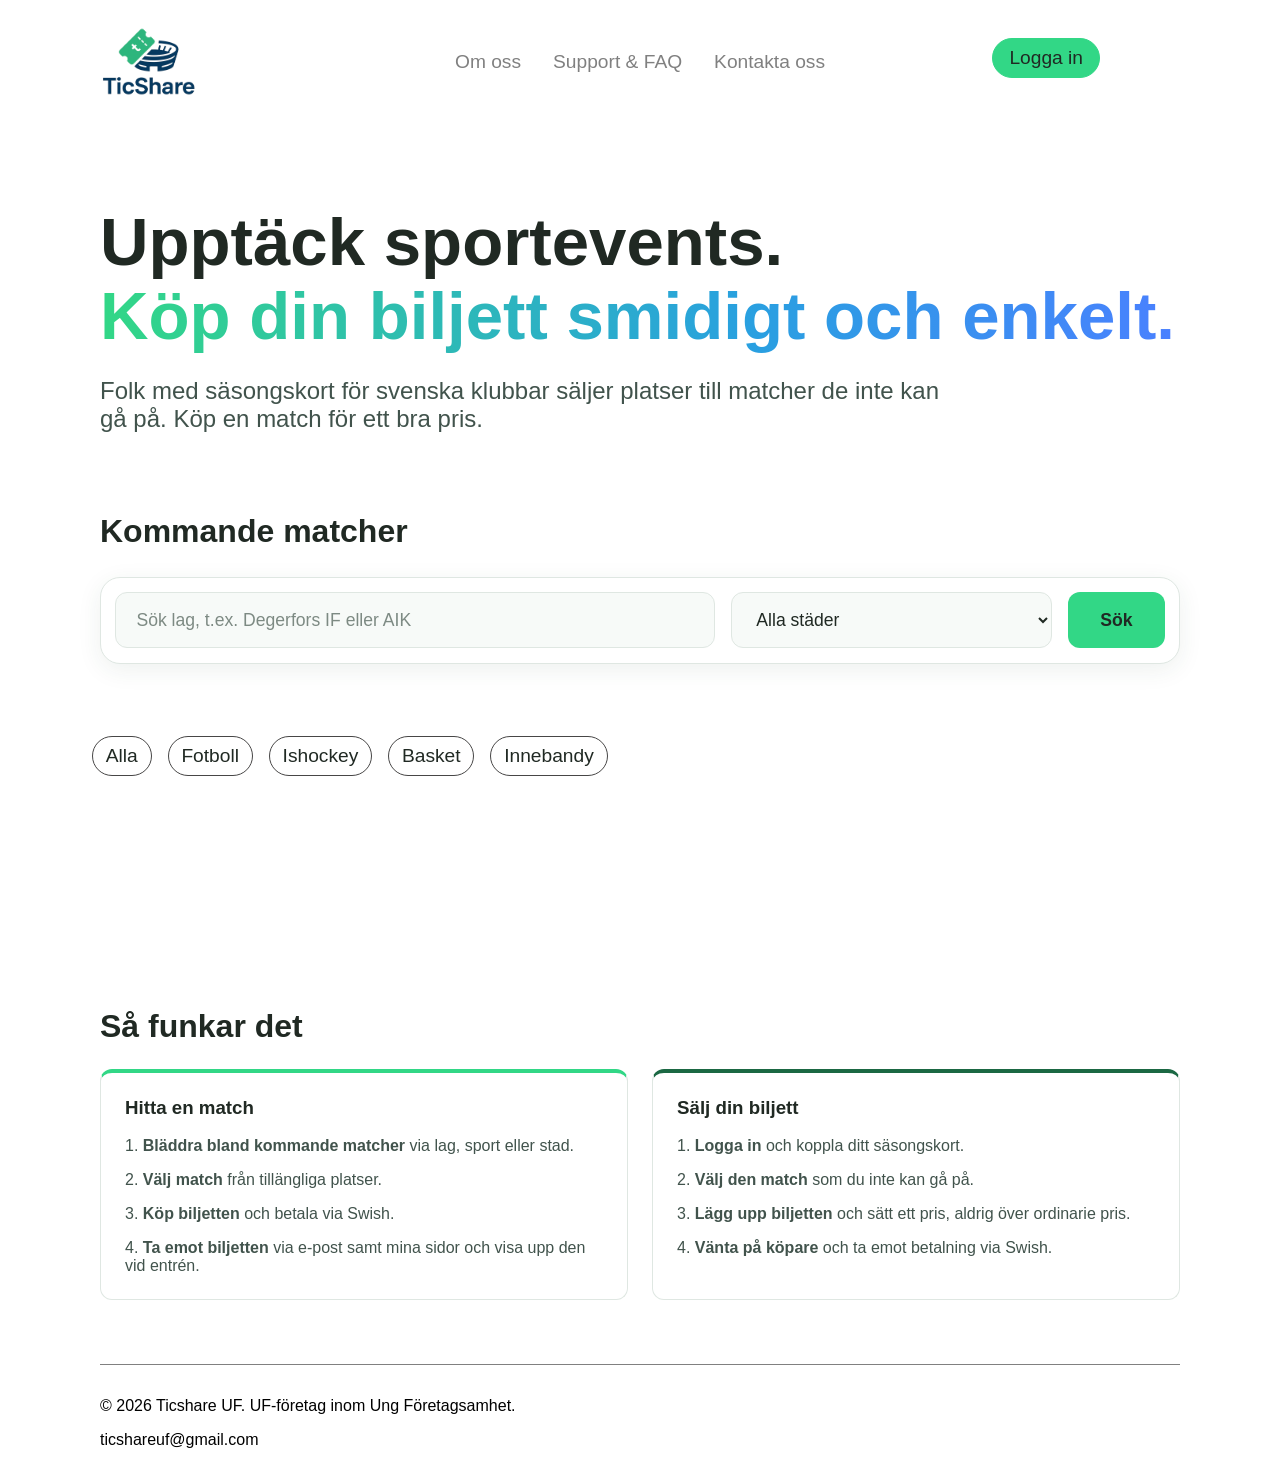
==== UFWebsite/wwwroot/index.html @ 4e338c43 "fixa framsidan" ====
<!DOCTYPE html>
<html lang="sv">
<head>
    <meta charset="UTF-8">
    <meta name="viewport" content="width=device-width, initial-scale=1.0">
    <title>Ticshare UF</title>

    <link rel="stylesheet" href="global.css">
    <link rel="stylesheet" href="css/start.css">
    <link rel="stylesheet" href="css/sok.css">

    <script src="js/api.js" defer></script>
    <script src="js/script.js" defer></script>

</head>
<body>
    <div class="toppen">
        <img src="bilder/Ticshare-logga.png" alt="Ticshare UF logga" class="logo">

        <nav>
            <a href="#Såfunkardet">Om oss</a>
            <a href="faq.html">Support & FAQ</a>
            <a href="kontakt.html">Kontakta oss</a>
            
            <a class="login" href="login.html">Logga in</a>
        </nav>

    </div>


    <header>
        <h1 class="huvudrubrik">Upptäck sportevents.</h1>
        <h1 class="underrubrik">Köp din biljett smidigt och enkelt.</h1>
        <p class="underbeskrivning">Folk med säsongskort för svenska klubbar säljer platser till matcher de inte kan gå på. Köp en match för ett bra pris.</p>
    </header>

    <section class="events" id="evenemang">
        <h2 class="kommande-events">Kommande matcher</h2>

        <form class="sokruta" id="sok-form">
            <input id="sok-text" type="search" placeholder="Sök lag, t.ex. Degerfors IF eller AIK" aria-label="Sök lag">
            <select id="sok-stad" aria-label="Stad">
                <option value="">Alla städer</option>
            </select>
            <button>Sök</button>
        </form>

            <nav class="välja">
                <a class="välj">Alla</a>
                <a class="välj">Fotboll</a>
                <a class="välj">Ishockey</a>
                <a class="välj">Basket</a>
                <a class="välj">Innebandy</a>

            </nav>
    </section>

    <div id="matchlista"></div>

    <section class="såfunkardet" id="Såfunkardet" aria-labelledby="såfunkardet-rubrik">
        <h2 id="såfunkardet-rubrik">Så funkar det</h2>
        <div class="såfunkardet-rutor">
            <article class="såfunkardet-ruta1">
                <h3>Hitta en match</h3>
                <p>1. <b>Bläddra bland kommande matcher</b> via lag, sport eller stad.</p>
                <p>2. <b>Välj match</b> från tillängliga platser.</p>
                <p>3. <b>Köp biljetten</b> och betala via Swish.</p>
                <p>4. <b>Ta emot biljetten</b> via e-post samt mina sidor och visa upp den vid entrén.</p>
            </article>
            <article class="såfunkardet-ruta2">
                <h3>Sälj din biljett</h3>
                <p>1. <b>Logga in</b> och koppla ditt säsongskort.</p>
                <p>2. <b>Välj den match</b> som du inte kan gå på.</p>
                <p>3. <b>Lägg upp biljetten</b> och sätt ett pris, aldrig över ordinarie pris.</p>
                <p>4. <b>Vänta på köpare</b> och ta emot betalning via Swish.</p>

            </article>
        </div>
    </section>

    <footer>

        <div class="footer-innehåll">
            <p>&copy; 2026 Ticshare UF. UF-företag inom Ung Företagsamhet.</p>
            <p>ticshareuf@gmail.com</p>
        </div>

    </footer>
</body>
</html>
---- UFWebsite/wwwroot/global.css ----
body{
    height: 100%;
    color: #202923;
    font-family: 'MS Sans Serif', Geneva, sans-serif;   
    padding: 5rem;

    max-width: 1120px;
    margin: 0 auto;
    padding: 0 20px;
    
}

p{
    font-size: 1.5rem;
    color: #41534C;
}

a{
    text-decoration: none;
    color: grey;
}

a:hover{
    color: black;
}

h2{
    font-size: 2rem;
}
---- UFWebsite/wwwroot/css/start.css ----
header{
    font-size: 2.1rem;
}

.huvudrubrik .underrubrik{
    font-weight: 500;
}

header h1{
    margin: 0;
    line-height: 1.1;
}

.underrubrik{
    background: linear-gradient(90deg, #32d786 0%, #29a0e0 60%, #4a80ff 100%);
    -webkit-background-clip: text;
    -webkit-text-fill-color: transparent;
    background-clip: text;
    color: transparent;
}

.underbeskrivning{
    max-width: 860px;
}


.logo{
    width: 8rem;
    margin-left: -1rem;
}

.toppen{
    margin-bottom: 8.3rem;
}

*{
    box-sizing: border-box;
}

nav {
    margin-top: -2.5rem;
    font-size: 1.2rem;
    color: #bfbfbf;

    display: flex;
    justify-content: center;
    gap: 2rem;
    margin-top: -5rem;
    position: relative;
    align-items: center;
}

.login{
    border: 0.1rem solid #32d786;
    border-radius: 2rem;
    background-color: #32d786;
    padding: 0.5rem 1rem;
    color: #202923;
    margin-top: -0.8rem;


    position: absolute;
    right: 5rem;
    top: 0;
}

.kommande-events{
    margin-top: 5rem;   
}

.välja{
    display: flex;
    justify-content: flex-start;
    flex-wrap: wrap;
    gap: 2rem;
    margin-top: 1rem;
}

.välj{
    border: 0.1rem solid rgb(71, 70, 70);
    border-radius: 2rem;

    padding: 0.5rem;
    padding-left: 0.8rem;
    padding-right: 0.8rem;
    color: #202923;
    cursor: pointer;
    margin: -0.5rem;
}

.välj.vald {
    display: grid;
    border-color: linear-gradient(90deg, #32d786 50%, #29a0e0 50%);
    background-color: rgb(67, 67, 160);
}

.såfunkardet h2{
    margin-bottom: 1.5rem;
}

.såfunkardet{
    margin-top: 15rem;
}

.såfunkardet-rutor{
    display: grid;
    grid-template-columns: repeat(2, minmax(0, 1fr));
    gap: 1.5rem;
}

.såfunkardet-ruta1{
    padding: 1.5rem;
    border: 1px solid #dfe7e2;
    border-top: 4px solid #32d786;
    border-radius: 0.75rem;
}

.såfunkardet-ruta2{
    padding: 1.5rem;
    border: 1px solid #dfe7e2;
    border-top: 4px solid #1b6843;
    border-radius: 0.75rem;
}

.såfunkardet-ruta1 h3, .såfunkardet-ruta2 h3{
    margin-top: 0;
}

.såfunkardet-ruta1 p, .såfunkardet-ruta2 p{
    margin-bottom: 0;
    font-size: 1rem;
}

.såfunkardet-ruta1, .såfunkardet-ruta2{
    margin-bottom: 4rem;
}

.footer-innehåll{
    width: 100%;
    border-top: 0.05rem solid grey;
    padding-top: 1rem;
}

footer p{
    font-size: 1rem;
    color: black;
}

@media (max-width: 700px){
    body{
        padding: 0 1rem;
    }

    .toppen{
        margin-bottom: 4rem;
    }

    .logo{
        width: 6.5rem;
        margin-left: 0;
    }

    .toppen nav{
        position: static;
        flex-wrap: wrap;
        justify-content: flex-start;
        gap: 0.75rem 1rem;
        margin-top: 1rem;
        font-size: 1rem;
    }

    .login{
        position: static;
        margin: 0;
        padding: 0.4rem 0.8rem;
    }

    header{
        font-size: clamp(1.5rem, 7vw, 2.1rem);
    }

    .underbeskrivning{
        font-size: 1.1rem;
    }

    .kommande-events{
        margin-top: 3.5rem;
        font-size: 1.7rem;
    }

    .välja{
        gap: 0.75rem;
    }

    .välj{
        margin: 0;
    }

    .såfunkardet{
        margin: 4rem auto;
    }

    .såfunkardet-rutor{
        grid-template-columns: 1fr;
        gap: 1rem;
    }

    .såfunkardet-ruta{
        padding: 1.25rem;
    }

    .footer-innehåll{
        overflow-wrap: anywhere;
    }
}
---- UFWebsite/wwwroot/css/sok.css ----
/* Search bar on the start page. Change the colours here to match your design. */
.sokruta {
    display: flex;
    gap: 1rem;
    padding: 0.9rem;
    margin: 1.5rem 0 5rem;
    border: 1px solid #dfe7e2;
    border-radius: 1.25rem;
    background: #ffffff;
    box-shadow: 0 6px 24px rgba(34, 79, 54, 0.08);
}

.sokruta input,
.sokruta select {
    height: 3.5rem;
    padding: 0 1.25rem;
    border: 1px solid #dfe7e2;
    border-radius: 0.75rem;
    background: #f7faf8;
    color: #202923;
    font: inherit;
    font-size: 1.1rem;
}

.sokruta input {
    flex: 2;
    min-width: 0;
}

.sokruta input::placeholder {
    color: #7d8a83;
}

.sokruta select {
    flex: 1;
    cursor: pointer;
}

.sokruta input:focus,
.sokruta select:focus {
    outline: none;
    border-color: #32d786;
    box-shadow: 0 0 0 3px rgba(50, 215, 134, 0.2);
}

.sokruta button {
    height: 3.5rem;
    padding: 0 2rem;
    border: none;
    border-radius: 0.75rem;
    background: #32d786;
    color: #202923;
    font: inherit;
    font-size: 1.1rem;
    font-weight: bold;
    cursor: pointer;
}

.sokruta button:hover {
    background: #2bc078;
}

/* Phones: put the fields on top of each other */
@media (max-width: 700px) {
    .sokruta {
        flex-direction: column;
    }

    .sokruta input,
    .sokruta select {
        flex: none;
    }
}
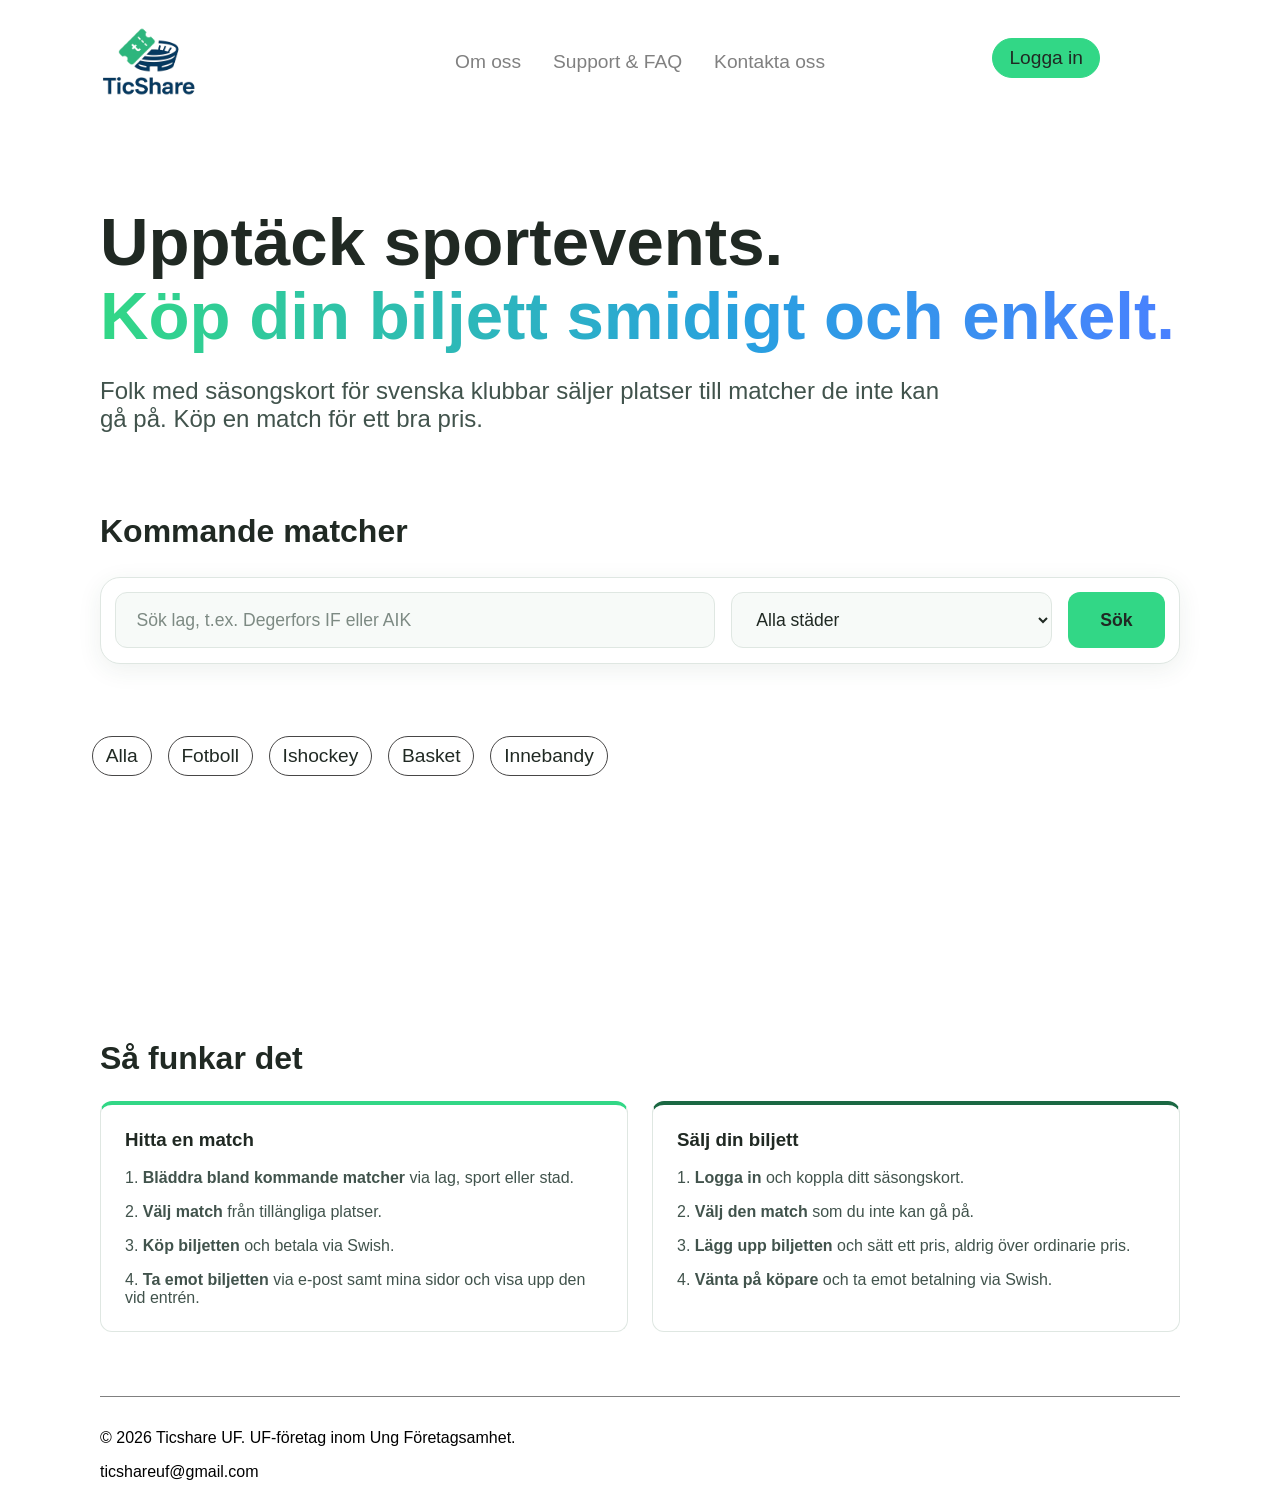
==== commit a3772fd8: "framsida ändring" ====
--- a/UFWebsite/wwwroot/index.html
+++ b/UFWebsite/wwwroot/index.html
@@ -8,6 +8,7 @@
     <link rel="stylesheet" href="global.css">
     <link rel="stylesheet" href="css/start.css">
     <link rel="stylesheet" href="css/sok.css">
+    <link rel="stylesheet" href="css/matchkort.css"
 
     <script src="js/api.js" defer></script>
     <script src="js/script.js" defer></script>
@@ -22,7 +23,7 @@
             <a href="faq.html">Support & FAQ</a>
             <a href="kontakt.html">Kontakta oss</a>
             
-            <a class="login" href="login.html">Logga in</a>
+            <a class="login" id="login-knapp" href="login.html">Logga in</a>
         </nav>
 
     </div>
--- a/UFWebsite/wwwroot/css/matchkort.css
+++ b/UFWebsite/wwwroot/css/matchkort.css
@@ -0,0 +1,169 @@
+/* Match cards on the start page, styled like tickets */
+#matchlista {
+    display: grid;
+    grid-template-columns: repeat(auto-fill, minmax(300px, 1fr));
+    gap: 1.5rem;
+    margin: 2rem 0;
+}
+
+.matchkort {
+    position: relative;
+    display: flex;
+    flex-direction: column;
+    padding: 1.5rem 1.5rem 0;
+    border-radius: 1.25rem;
+    color: #202923;
+    text-decoration: none;
+    /* White card with a gradient border: the first background fills the inside,
+       the second (the gradient) only shows through the transparent border. */
+    border: 2px solid transparent;
+    background:
+        linear-gradient(#ffffff, #ffffff) padding-box,
+        linear-gradient(135deg, #32d786 0%, #29a0e0 60%, #4a80ff 100%) border-box;
+    box-shadow: 0 8px 28px rgba(34, 79, 54, 0.08);
+    transition: transform 160ms ease, box-shadow 160ms ease;
+}
+
+.matchkort:hover {
+    color: #202923;
+    transform: translateY(-4px);
+    box-shadow: 0 14px 36px rgba(41, 160, 224, 0.18);
+}
+
+.matchkort-topp {
+    display: flex;
+    justify-content: space-between;
+    align-items: center;
+    gap: 0.5rem;
+    min-height: 2rem;
+    margin-bottom: 0.75rem;
+}
+
+/* "Fotboll · Allsvenskan" in gradient text, like your heading */
+.matchkort-serie {
+    font-size: 0.95rem;
+    font-weight: bold;
+    background: linear-gradient(90deg, #32d786, #29a0e0 60%, #4a80ff);
+    -webkit-background-clip: text;
+    background-clip: text;
+    color: transparent;
+}
+
+.etikett {
+    padding: 0.3rem 0.75rem;
+    border-radius: 0.5rem;
+    font-size: 0.85rem;
+    font-weight: bold;
+    white-space: nowrap;
+}
+
+.etikett-sista {
+    background: #32d786;
+    color: #06120b;
+}
+
+.etikett-fa {
+    background: #fff4d6;
+    color: #8a5a00;
+}
+
+.etikett-slut {
+    background: #eef2ef;
+    color: #64736a;
+}
+
+.matchkort h3 {
+    margin: 0;
+    font-size: 1.6rem;
+    line-height: 1.15;
+}
+
+.matchkort-mot {
+    margin: 0.2rem 0;
+    color: #64736a;
+    font-size: 1rem;
+}
+
+.matchkort .matchkort-info {
+    margin: 0.9rem 0 1.1rem;
+    font-size: 1.05rem;
+    line-height: 1.5;
+    color: #64736a;
+}
+
+/* The "X biljetter kvar" box */
+.matchkort-kvar {
+    display: flex;
+    align-items: baseline;
+    gap: 0.5rem;
+    padding: 0.8rem 1rem;
+    margin-bottom: 1.25rem;
+    border-radius: 0.8rem;
+    background: linear-gradient(135deg, rgba(50, 215, 134, 0.12), rgba(74, 128, 255, 0.12));
+    color: #41534c;
+}
+
+.kvar-antal {
+    font-size: 1.6rem;
+    font-weight: bold;
+    color: #168653;
+}
+
+/* Bottom part of the ticket, separated by a dashed "tear here" line */
+.matchkort-botten {
+    position: relative;
+    display: flex;
+    justify-content: space-between;
+    align-items: center;
+    margin: auto -1.5rem 0;
+    padding: 1.1rem 1.5rem 1.25rem;
+    border-top: 2px dashed #dfe7e2;
+}
+
+/* The two half-circle cut-outs on the sides of the ticket */
+.matchkort-botten::before,
+.matchkort-botten::after {
+    content: "";
+    position: absolute;
+    top: -13px;
+    width: 24px;
+    height: 24px;
+    border-radius: 50%;
+    background: #ffffff;
+}
+
+.matchkort-botten::before {
+    left: -13px;
+    box-shadow: inset -2px 0 0 #32d786;
+}
+
+.matchkort-botten::after {
+    right: -13px;
+    box-shadow: inset 2px 0 0 #4a80ff;
+}
+
+.matchkort-pris {
+    font-size: 1.6rem;
+    font-weight: bold;
+}
+
+.matchkort-pris small {
+    font-size: 0.9rem;
+    font-weight: normal;
+    color: #64736a;
+}
+
+.matchkort-pris s {
+    margin-left: 0.3rem;
+    font-size: 1rem;
+    font-weight: normal;
+    color: #8a968f;
+}
+
+.matchkort-kop {
+    padding: 0.55rem 1.3rem;
+    border-radius: 2rem;
+    background: linear-gradient(90deg, #32d786, #29a0e0 60%, #4a80ff);
+    color: #ffffff;
+    font-weight: bold;
+}
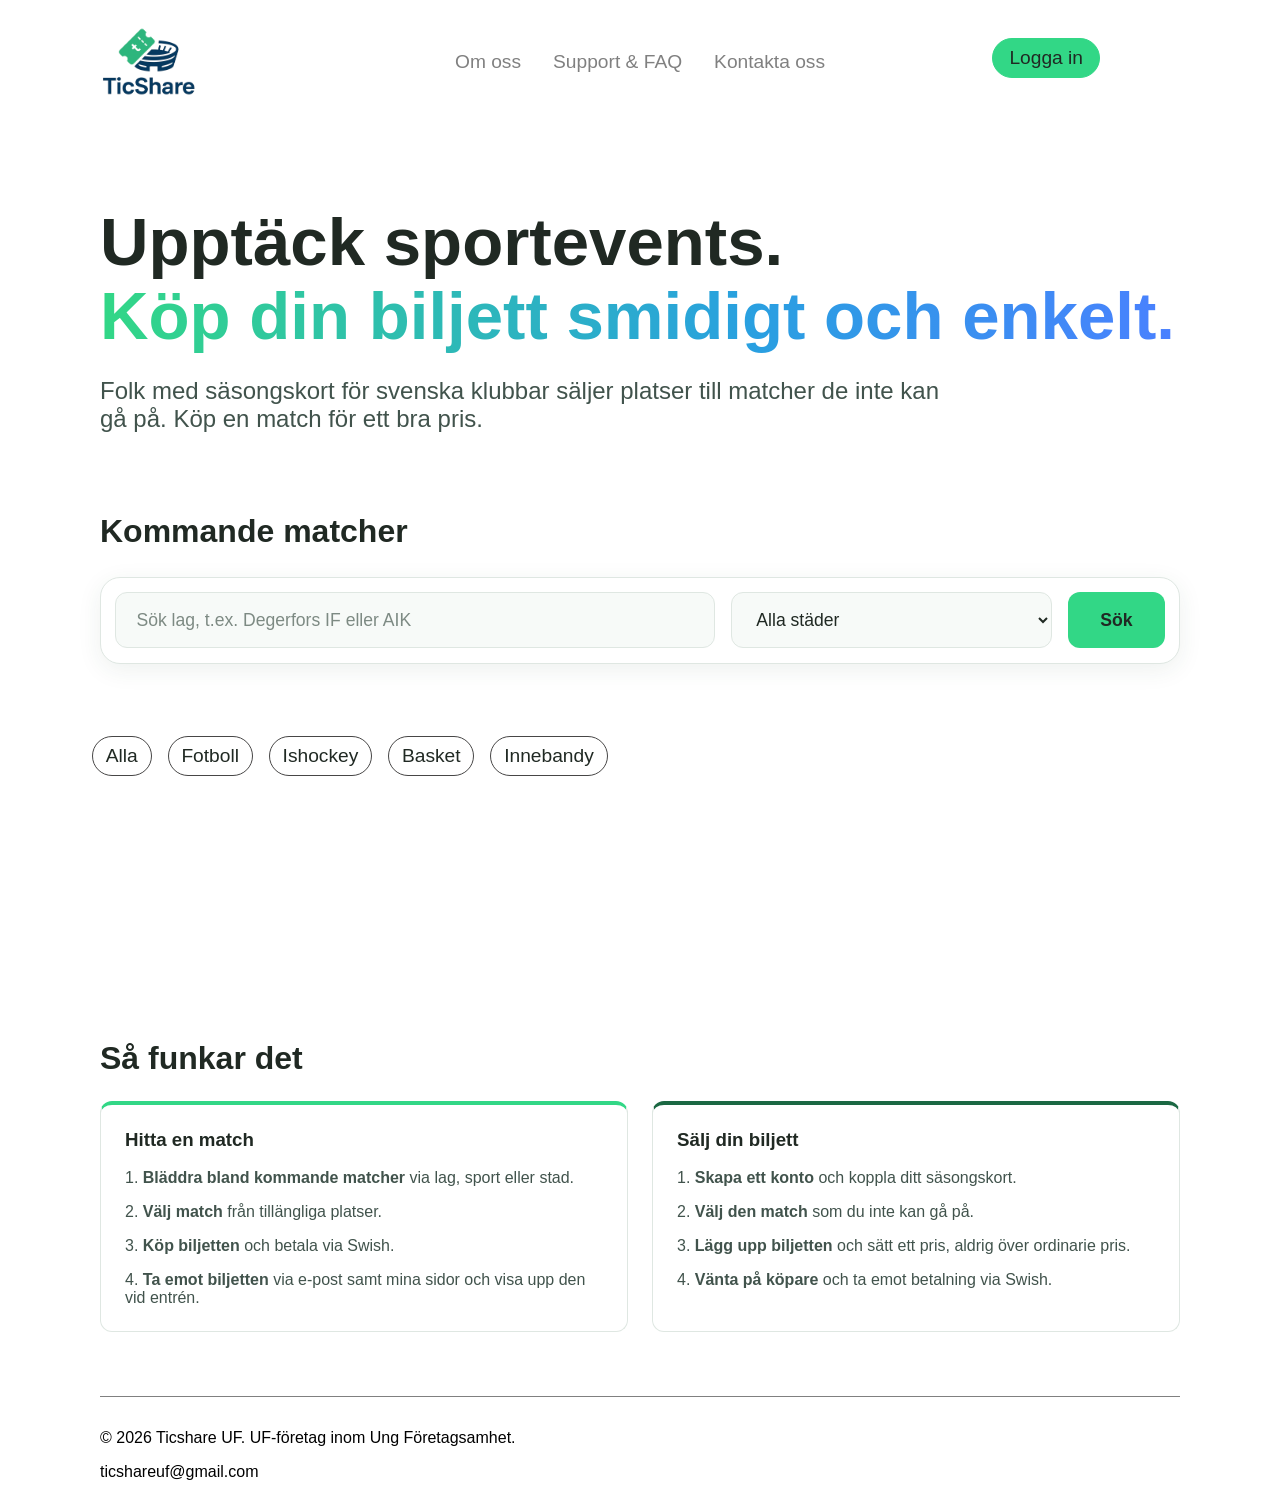
==== commit 0c12b892: "fixat framsidan" ====
--- a/UFWebsite/wwwroot/index.html
+++ b/UFWebsite/wwwroot/index.html
@@ -8,7 +8,7 @@
     <link rel="stylesheet" href="global.css">
     <link rel="stylesheet" href="css/start.css">
     <link rel="stylesheet" href="css/sok.css">
-    <link rel="stylesheet" href="css/matchkort.css"
+    <link rel="stylesheet" href="css/matchkort.css">
 
     <script src="js/api.js" defer></script>
     <script src="js/script.js" defer></script>
@@ -70,7 +70,7 @@
             </article>
             <article class="såfunkardet-ruta2">
                 <h3>Sälj din biljett</h3>
-                <p>1. <b>Logga in</b> och koppla ditt säsongskort.</p>
+                <p>1. <b>Skapa ett konto</b> och koppla ditt säsongskort.</p>
                 <p>2. <b>Välj den match</b> som du inte kan gå på.</p>
                 <p>3. <b>Lägg upp biljetten</b> och sätt ett pris, aldrig över ordinarie pris.</p>
                 <p>4. <b>Vänta på köpare</b> och ta emot betalning via Swish.</p>
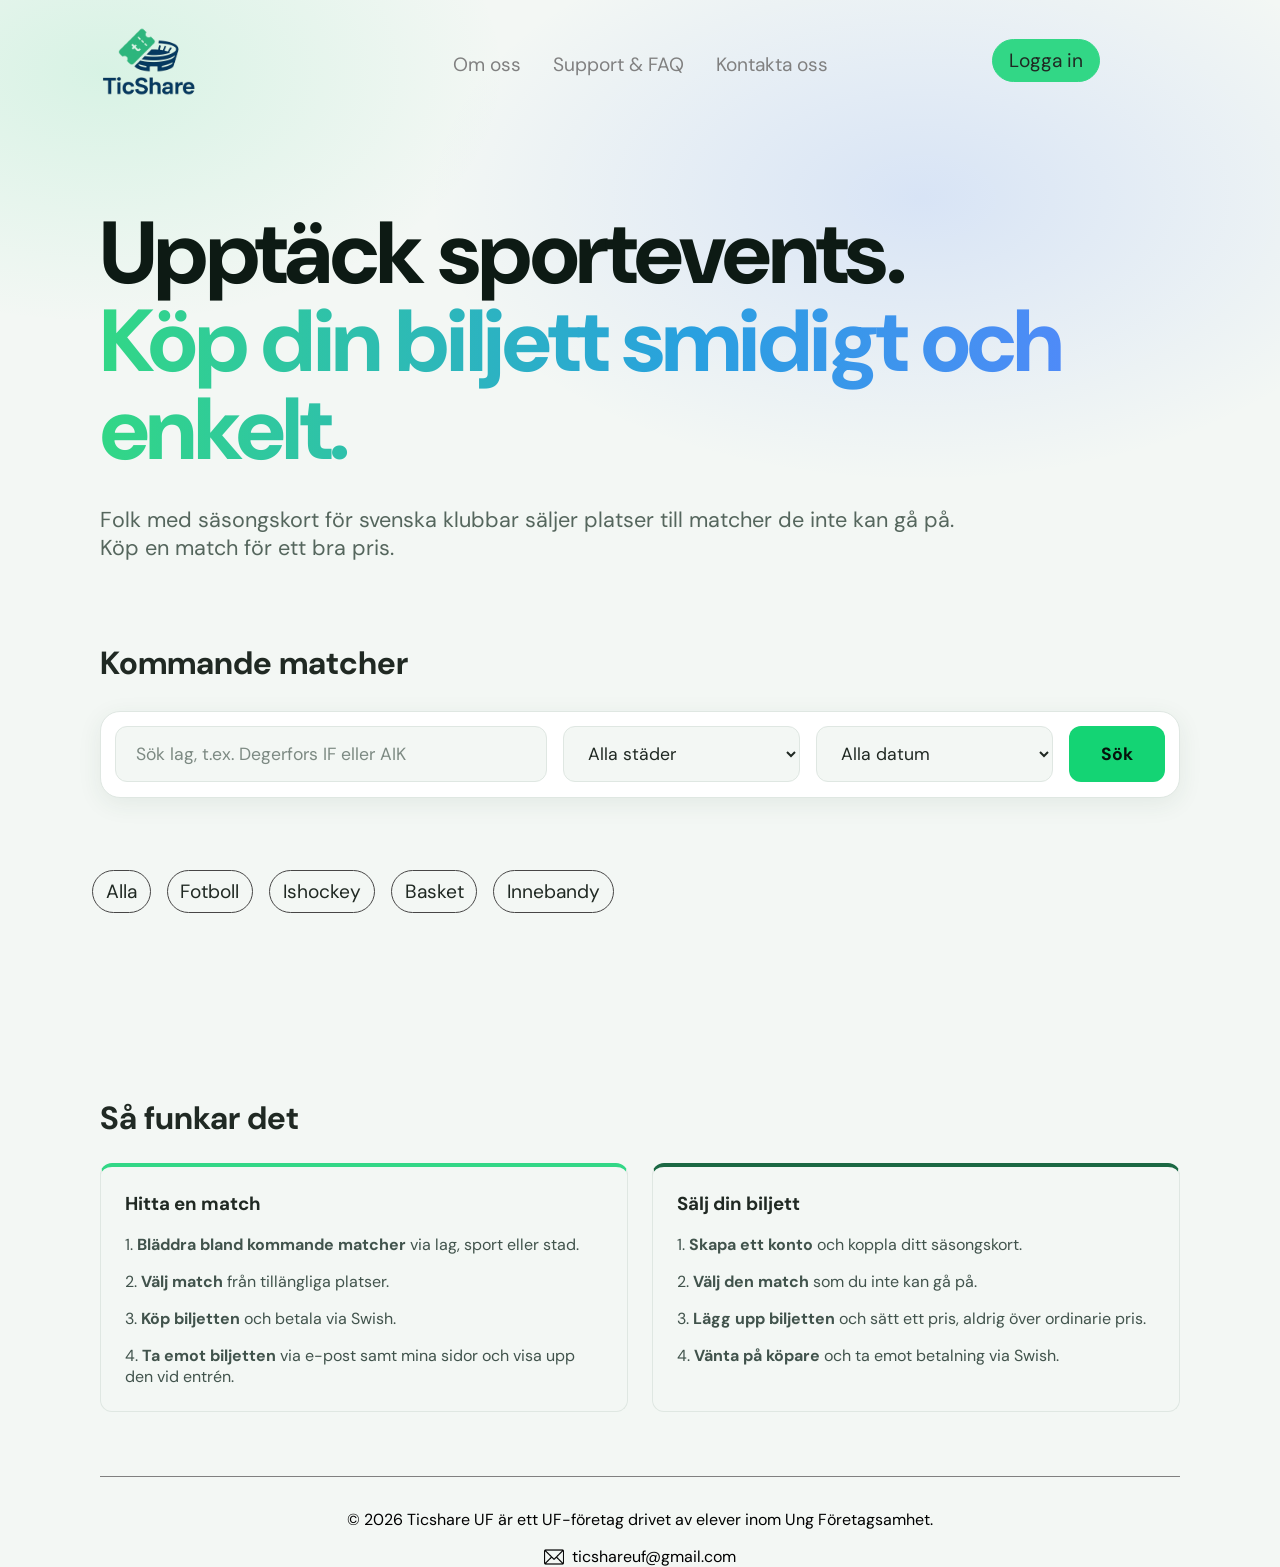
==== commit 272f7ea1: "preliminär klar med allt" ====
--- a/UFWebsite/wwwroot/index.html
+++ b/UFWebsite/wwwroot/index.html
@@ -9,6 +9,7 @@
     <link rel="stylesheet" href="css/start.css">
     <link rel="stylesheet" href="css/sok.css">
     <link rel="stylesheet" href="css/matchkort.css">
+    <link rel="stylesheet" href="css/hero.css">
 
     <script src="js/api.js" defer></script>
     <script src="js/script.js" defer></script>
@@ -42,6 +43,14 @@
             <input id="sok-text" type="search" placeholder="Sök lag, t.ex. Degerfors IF eller AIK" aria-label="Sök lag">
             <select id="sok-stad" aria-label="Stad">
                 <option value="">Alla städer</option>
+            </select>
+                <select id="sok-datum" aria-label="Datum">
+                    <option value="">Alla datum</option>
+                    <option value="idag">Idag</option>
+                    <option value="helg">I helgen</option>
+                    <option value="vecka">Kommande 7 dagar</option>
+                    <option value="manad">Kommande 30 dagar</option>
+                </select>
             </select>
             <button>Sök</button>
         </form>
@@ -82,8 +91,11 @@
     <footer>
 
         <div class="footer-innehåll">
-            <p>&copy; 2026 Ticshare UF. UF-företag inom Ung Företagsamhet.</p>
-            <p>ticshareuf@gmail.com</p>
+            <p>&copy; 2026 Ticshare UF är ett UF-företag drivet av elever inom Ung Företagsamhet.</p>
+            <div class="footer-email">
+                <img class="email-favicon" src="bilder/email.png" alt="">
+                <p>ticshareuf@gmail.com</p>
+            </div>
         </div>
 
     </footer>
--- a/UFWebsite/wwwroot/css/start.css
+++ b/UFWebsite/wwwroot/css/start.css
@@ -99,7 +99,7 @@
 }
 
 .såfunkardet{
-    margin-top: 15rem;
+    margin-top: 10rem;
 }
 
 .såfunkardet-rutor{
@@ -141,9 +141,32 @@
     padding-top: 1rem;
 }
 
+.footer-email{
+    display: flex;
+    justify-content: center;
+    align-items: center;
+    gap: 0.5rem;
+}
+
+.email-favicon{
+    width: 1.25rem;
+    height: 1.25rem;
+    object-fit: contain;
+}
+
+footer,
+footer p{
+    font-family: inherit;
+    text-align: center;
+}
+
 footer p{
     font-size: 1rem;
     color: black;
+}
+
+.footer-email p{
+    margin: 0;
 }
 
 @media (max-width: 700px){
--- a/UFWebsite/wwwroot/css/matchkort.css
+++ b/UFWebsite/wwwroot/css/matchkort.css
@@ -4,6 +4,12 @@
     grid-template-columns: repeat(auto-fill, minmax(300px, 1fr));
     gap: 1.5rem;
     margin: 2rem 0;
+}
+
+#matchlista > p {
+    grid-column: 1 / -1;
+    max-width: none;
+    color: #47574f;
 }
 
 .matchkort {
--- a/UFWebsite/wwwroot/css/hero.css
+++ b/UFWebsite/wwwroot/css/hero.css
@@ -0,0 +1,89 @@
+/* Front page look: soft glowing background, big bold font and a gradient headline.
+   Loaded last in index.html, so these rules win over start.css. */
+@import url("https://fonts.googleapis.com/css2?family=DM+Sans:opsz,wght@9..40,400;9..40,500;9..40,700;9..40,800&display=swap");
+
+/* The background goes on <html>, because <body> is only 1120px wide */
+html {
+    min-height: 100%;
+    background-color: #f3f7f4;
+    background-image:
+        radial-gradient(ellipse 55% 45% at 72% 22%, rgba(74, 128, 255, 0.16), transparent 70%),
+        radial-gradient(ellipse 45% 40% at 8% 8%, rgba(50, 215, 134, 0.14), transparent 70%);
+    background-repeat: no-repeat;
+    background-attachment: fixed;
+}
+
+body {
+    font-family: "DM Sans", Arial, sans-serif;
+    background: transparent;
+}
+
+/* Big, heavy headline */
+header h1 {
+    font-size: clamp(2.8rem, 7vw, 5.5rem);
+    font-weight: 800;
+    letter-spacing: -0.03em;
+    line-height: 1;
+}
+
+.huvudrubrik {
+    color: #0d1a14;
+}
+
+/* Second line: your green-to-blue gradient */
+.underrubrik {
+    padding-bottom: 0.1em; /* keeps letters like g and j from being cut off */
+    background: linear-gradient(90deg, #32d786 0%, #29a0e0 55%, #5b84ff 100%);
+    -webkit-background-clip: text;
+    background-clip: text;
+    -webkit-text-fill-color: transparent;
+}
+
+.underbeskrivning {
+    margin-top: 1.5rem;
+    font-size: 1.35rem;
+    color: #55665d;
+}
+
+/* Search bar: white box with light grey fields, like the picture */
+.sokruta {
+    border-color: #dfe7e2;
+    background: #ffffff;
+}
+
+.sokruta input,
+.sokruta select {
+    background: #f3f7f4;
+    font-family: inherit;
+}
+
+.sokruta button {
+    background: #14d474;
+    color: #06120b;
+    font-family: inherit;
+}
+
+/* Phones: the three fields wrap nicely */
+@media (max-width: 900px) {
+    .sokruta {
+        flex-wrap: wrap;
+    }
+
+    .sokruta input {
+        flex: 1 1 100%;
+    }
+}
+
+@media (max-width: 700px) {
+    /* Stacked on top of each other: keep every field its full height */
+    .sokruta input,
+    .sokruta select {
+        flex: none;
+    }
+}
+
+/* The ticket "notches" on the match cards take the page's background colour */
+.matchkort-botten::before,
+.matchkort-botten::after {
+    background: #f3f7f4;
+}
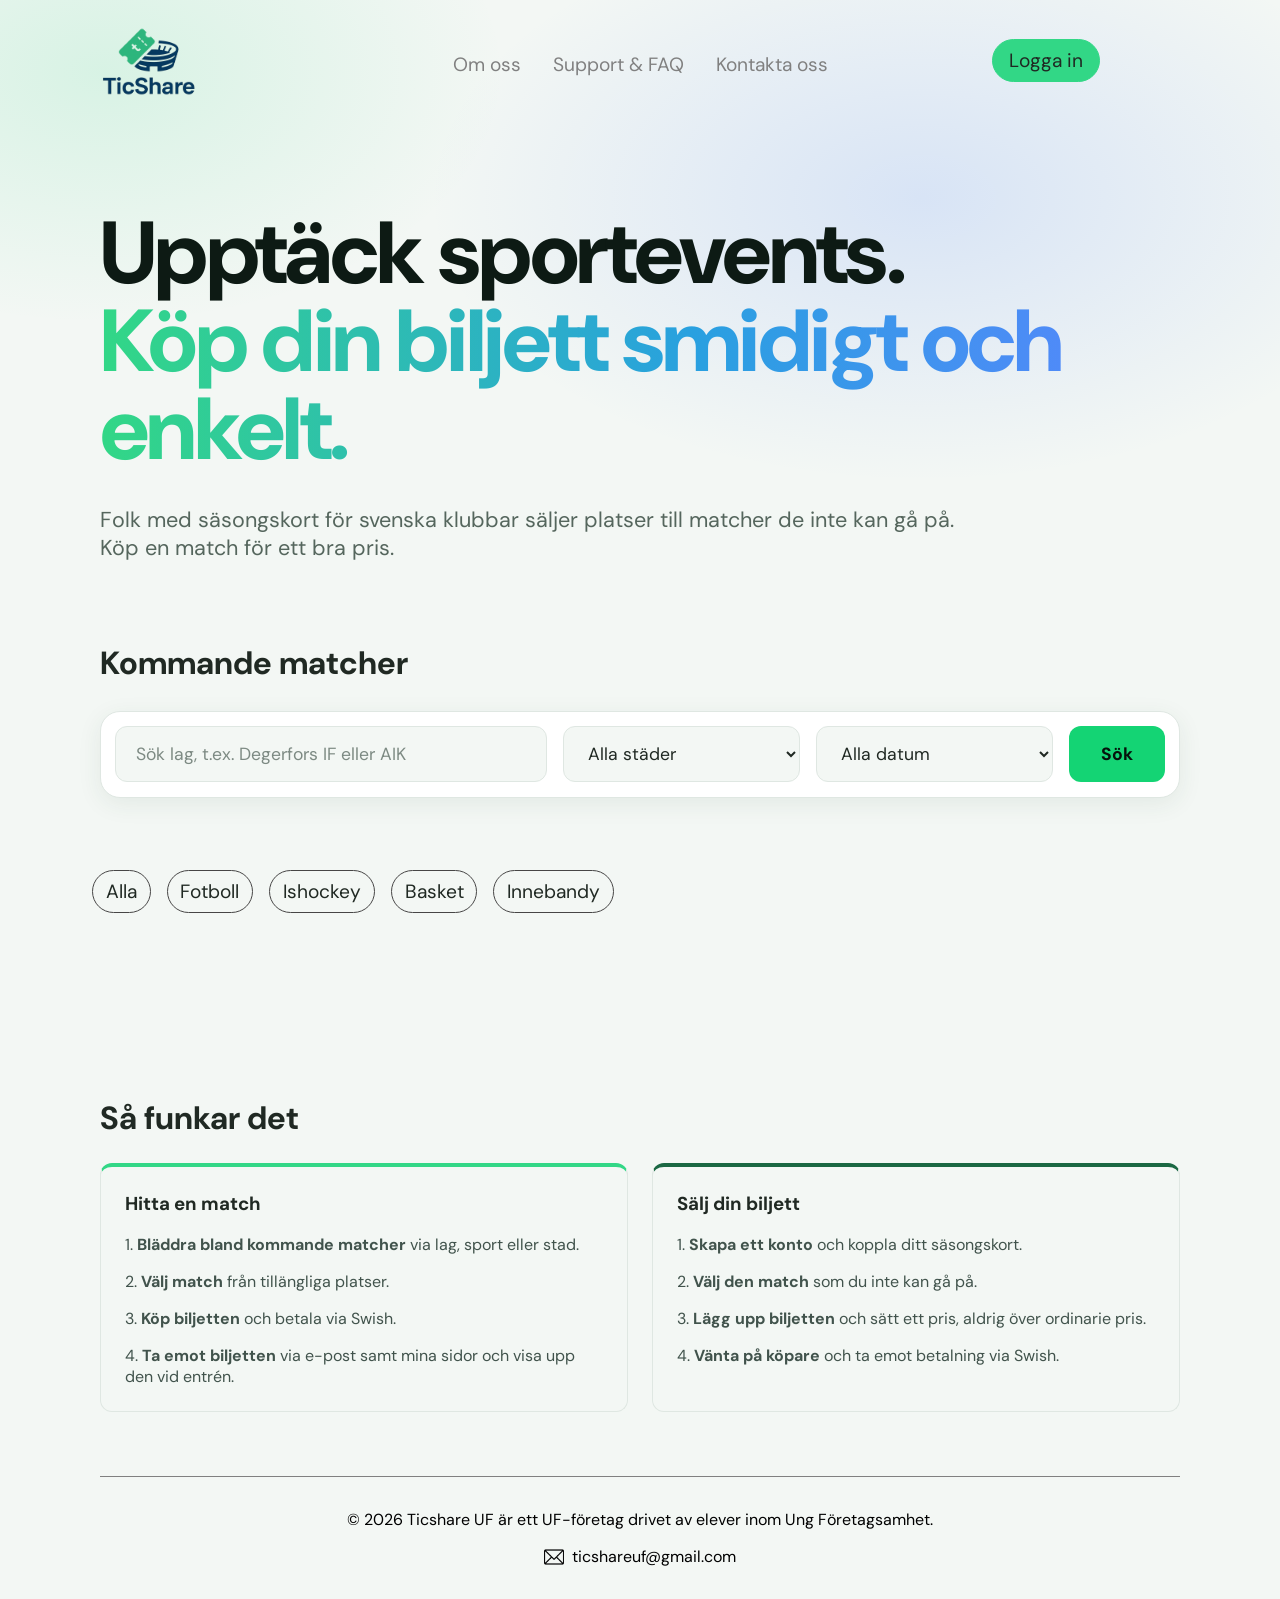
==== commit f19a4833: "klar, men lite ändringar behövs" ====
--- a/UFWebsite/wwwroot/index.html
+++ b/UFWebsite/wwwroot/index.html
@@ -10,6 +10,7 @@
     <link rel="stylesheet" href="css/sok.css">
     <link rel="stylesheet" href="css/matchkort.css">
     <link rel="stylesheet" href="css/hero.css">
+    <link rel="stylesheet" href="css/sport.css">
 
     <script src="js/api.js" defer></script>
     <script src="js/script.js" defer></script>
--- a/UFWebsite/wwwroot/css/start.css
+++ b/UFWebsite/wwwroot/css/start.css
@@ -169,6 +169,10 @@
     margin: 0;
 }
 
+.footer-email img, .footer-email p{
+    margin-bottom: 2rem;
+}
+
 @media (max-width: 700px){
     body{
         padding: 0 1rem;
@@ -194,7 +198,7 @@
 
     .login{
         position: static;
-        margin: 0;
+        margin: 0 auto;
         padding: 0.4rem 0.8rem;
     }
 
--- a/UFWebsite/wwwroot/css/sport.css
+++ b/UFWebsite/wwwroot/css/sport.css
@@ -0,0 +1,106 @@
+/* Every sport gets its own colour pair. The cards and the match page read the colours
+   from these variables, so to change a sport's colour you only edit it here.
+   --s1 / --s2: gradient start and end, --stext: darker shade for text, --ssoft: light tint. */
+.sport-standard {
+    --s1: #32d786; --s2: #4a80ff; --stext: #168653; --ssoft: rgba(50, 215, 134, 0.12);
+}
+
+.sport-fotboll {
+    --s1: #2ed47a; --s2: #0fae8c; --stext: #0f7a4a; --ssoft: rgba(46, 212, 122, 0.13);
+}
+
+.sport-ishockey {
+    --s1: #38bdf8; --s2: #4a6fff; --stext: #1f5fd1; --ssoft: rgba(56, 189, 248, 0.14);
+}
+
+.sport-basket {
+    --s1: #ffb03d; --s2: #ff6b3d; --stext: #c2410c; --ssoft: rgba(255, 140, 60, 0.14);
+}
+
+.sport-innebandy {
+    --s1: #b47cff; --s2: #6f5cff; --stext: #6a3fd9; --ssoft: rgba(140, 100, 255, 0.13);
+}
+
+/* ----- Match cards on the start page ----- */
+.matchkort {
+    background:
+        linear-gradient(#ffffff, #ffffff) padding-box,
+        linear-gradient(135deg, var(--s1), var(--s2)) border-box;
+}
+
+.matchkort:hover {
+    box-shadow: 0 14px 36px var(--ssoft);
+}
+
+.matchkort-serie {
+    background: linear-gradient(90deg, var(--s1), var(--s2));
+    -webkit-background-clip: text;
+    background-clip: text;
+}
+
+.matchkort-kvar {
+    background: var(--ssoft);
+}
+
+.kvar-antal {
+    color: var(--stext);
+}
+
+.matchkort-botten::before {
+    box-shadow: inset -2px 0 0 var(--s1);
+}
+
+.matchkort-botten::after {
+    box-shadow: inset 2px 0 0 var(--s2);
+}
+
+.matchkort-kop {
+    background: linear-gradient(90deg, var(--s1), var(--s2));
+}
+
+/* ----- Sport filter buttons: the chosen one gets its sport's colours ----- */
+.välj.vald {
+    border-color: transparent;
+    background: linear-gradient(90deg, var(--s1), var(--s2));
+    color: #ffffff;
+}
+
+/* ----- Match page ----- */
+.matchhuvud {
+    background: linear-gradient(135deg, var(--s1), var(--s2));
+    box-shadow: 0 14px 40px var(--ssoft);
+}
+
+.matchhuvud-kvar {
+    color: var(--stext);
+}
+
+.sportsida .biljett,
+.sportsida .betalning {
+    background:
+        linear-gradient(#ffffff, #ffffff) padding-box,
+        linear-gradient(135deg, var(--s1), var(--s2)) border-box;
+}
+
+.sportsida .biljett button,
+.sportsida .simulera,
+.sportsida .biljett .etikett {
+    background: linear-gradient(90deg, var(--s1), var(--s2));
+    color: #ffffff;
+}
+
+.sportsida .biljett-botten::before {
+    box-shadow: inset -2px 0 0 var(--s1);
+}
+
+.sportsida .biljett-botten::after {
+    box-shadow: inset 2px 0 0 var(--s2);
+}
+
+.sportsida .belopp-ruta {
+    background: var(--ssoft);
+}
+
+.sportsida .belopp-ruta strong {
+    color: var(--stext);
+}
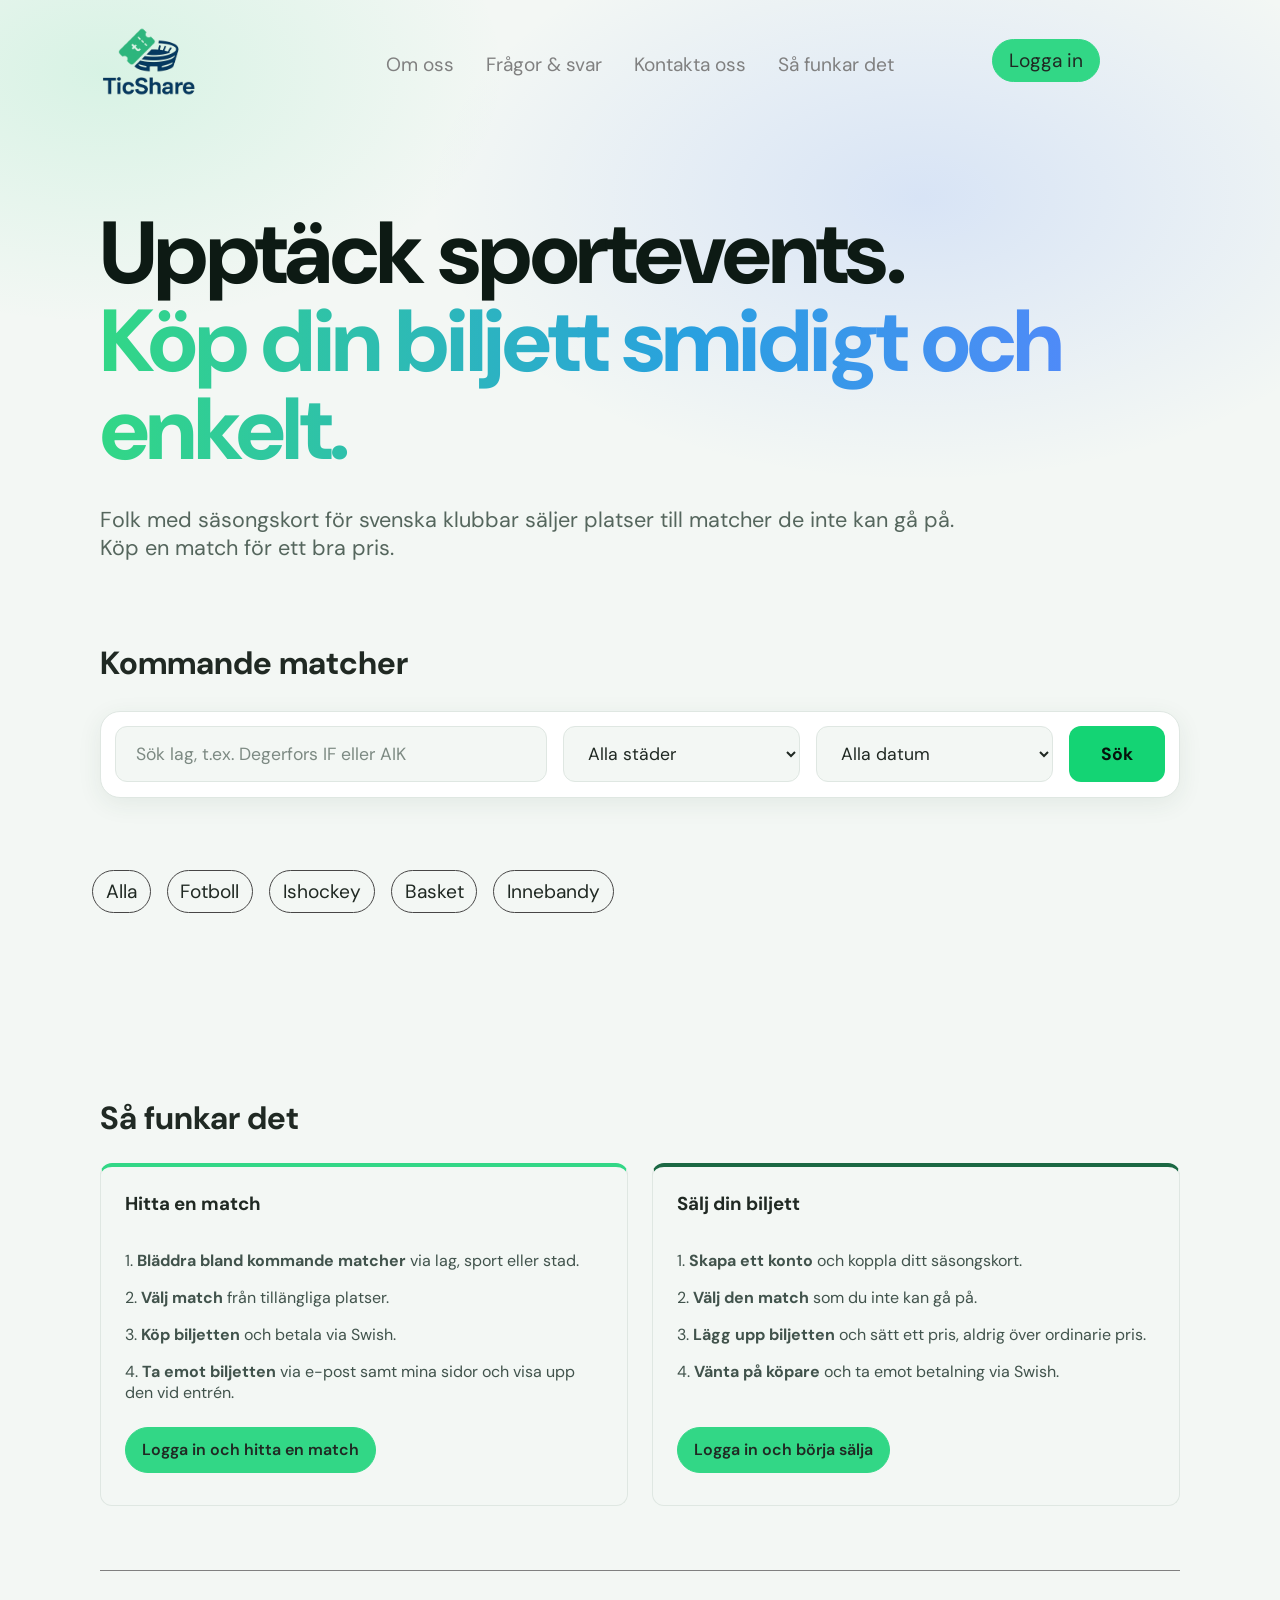
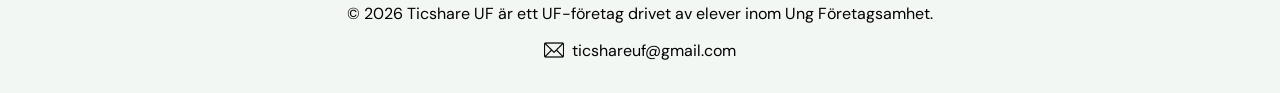
==== commit 5ba6d73e: "fixa favicon" ====
--- a/UFWebsite/wwwroot/index.html
+++ b/UFWebsite/wwwroot/index.html
@@ -4,6 +4,9 @@
     <meta charset="UTF-8">
     <meta name="viewport" content="width=device-width, initial-scale=1.0">
     <title>Ticshare UF</title>
+    <link rel="icon" type="image/x-icon" href="favicon.ico?v=2">
+    <link rel="icon" type="image/png" sizes="32x32" href="favicon-32.png?v=2">
+    <link rel="apple-touch-icon" sizes="180x180" href="apple-touch-icon.png?v=2">
 
     <link rel="stylesheet" href="global.css">
     <link rel="stylesheet" href="css/start.css">
@@ -21,9 +24,10 @@
         <img src="bilder/Ticshare-logga.png" alt="Ticshare UF logga" class="logo">
 
         <nav>
-            <a href="#Såfunkardet">Om oss</a>
-            <a href="faq.html">Support & FAQ</a>
+            <a href="#omoss.html">Om oss</a>
+            <a href="faq.html">Frågor & svar</a>
             <a href="kontakt.html">Kontakta oss</a>
+            <a href="#Såfunkardet">Så funkar det</a>
             
             <a class="login" id="login-knapp" href="login.html">Logga in</a>
         </nav>
@@ -77,6 +81,7 @@
                 <p>2. <b>Välj match</b> från tillängliga platser.</p>
                 <p>3. <b>Köp biljetten</b> och betala via Swish.</p>
                 <p>4. <b>Ta emot biljetten</b> via e-post samt mina sidor och visa upp den vid entrén.</p>
+                <a class="såfunkardet-länk" href="login.html">Logga in och hitta en match</a>
             </article>
             <article class="såfunkardet-ruta2">
                 <h3>Sälj din biljett</h3>
@@ -84,7 +89,7 @@
                 <p>2. <b>Välj den match</b> som du inte kan gå på.</p>
                 <p>3. <b>Lägg upp biljetten</b> och sätt ett pris, aldrig över ordinarie pris.</p>
                 <p>4. <b>Vänta på köpare</b> och ta emot betalning via Swish.</p>
-
+                <a class="såfunkardet-länk" href="login.html">Logga in och börja sälja</a>
             </article>
         </div>
     </section>
--- a/UFWebsite/wwwroot/css/start.css
+++ b/UFWebsite/wwwroot/css/start.css
@@ -131,8 +131,44 @@
     font-size: 1rem;
 }
 
+.såfunkardet-länk{
+    display: inline-flex;
+    align-items: center;
+    justify-content: center;
+    margin-top: 1.5rem;
+    padding: 0.7rem 1rem;
+    border: 1px solid #32d786;
+    border-radius: 2rem;
+    background-color: #32d786;
+    color: #202923;
+    font-weight: 600;
+    transition: background-color 160ms ease, box-shadow 160ms ease, transform 160ms ease;
+}
+
+.såfunkardet-länk:hover{
+    background-color: #27c477;
+    color: #202923;
+    box-shadow: 0 4px 12px rgba(22, 134, 83, 0.2);
+    transform: translateY(-1px);
+}
+
+.såfunkardet-länk:focus-visible{
+    outline: 3px solid #168653;
+    outline-offset: 3px;
+}
+
 .såfunkardet-ruta1, .såfunkardet-ruta2{
+    display: flex;
+    flex-direction: column;
     margin-bottom: 4rem;
+}
+
+.såfunkardet-länk{
+    align-self: flex-start;
+    margin-top: auto;
+    margin-bottom: 2rem;
+    position: relative;
+    top: 1.5rem;
 }
 
 .footer-innehåll{
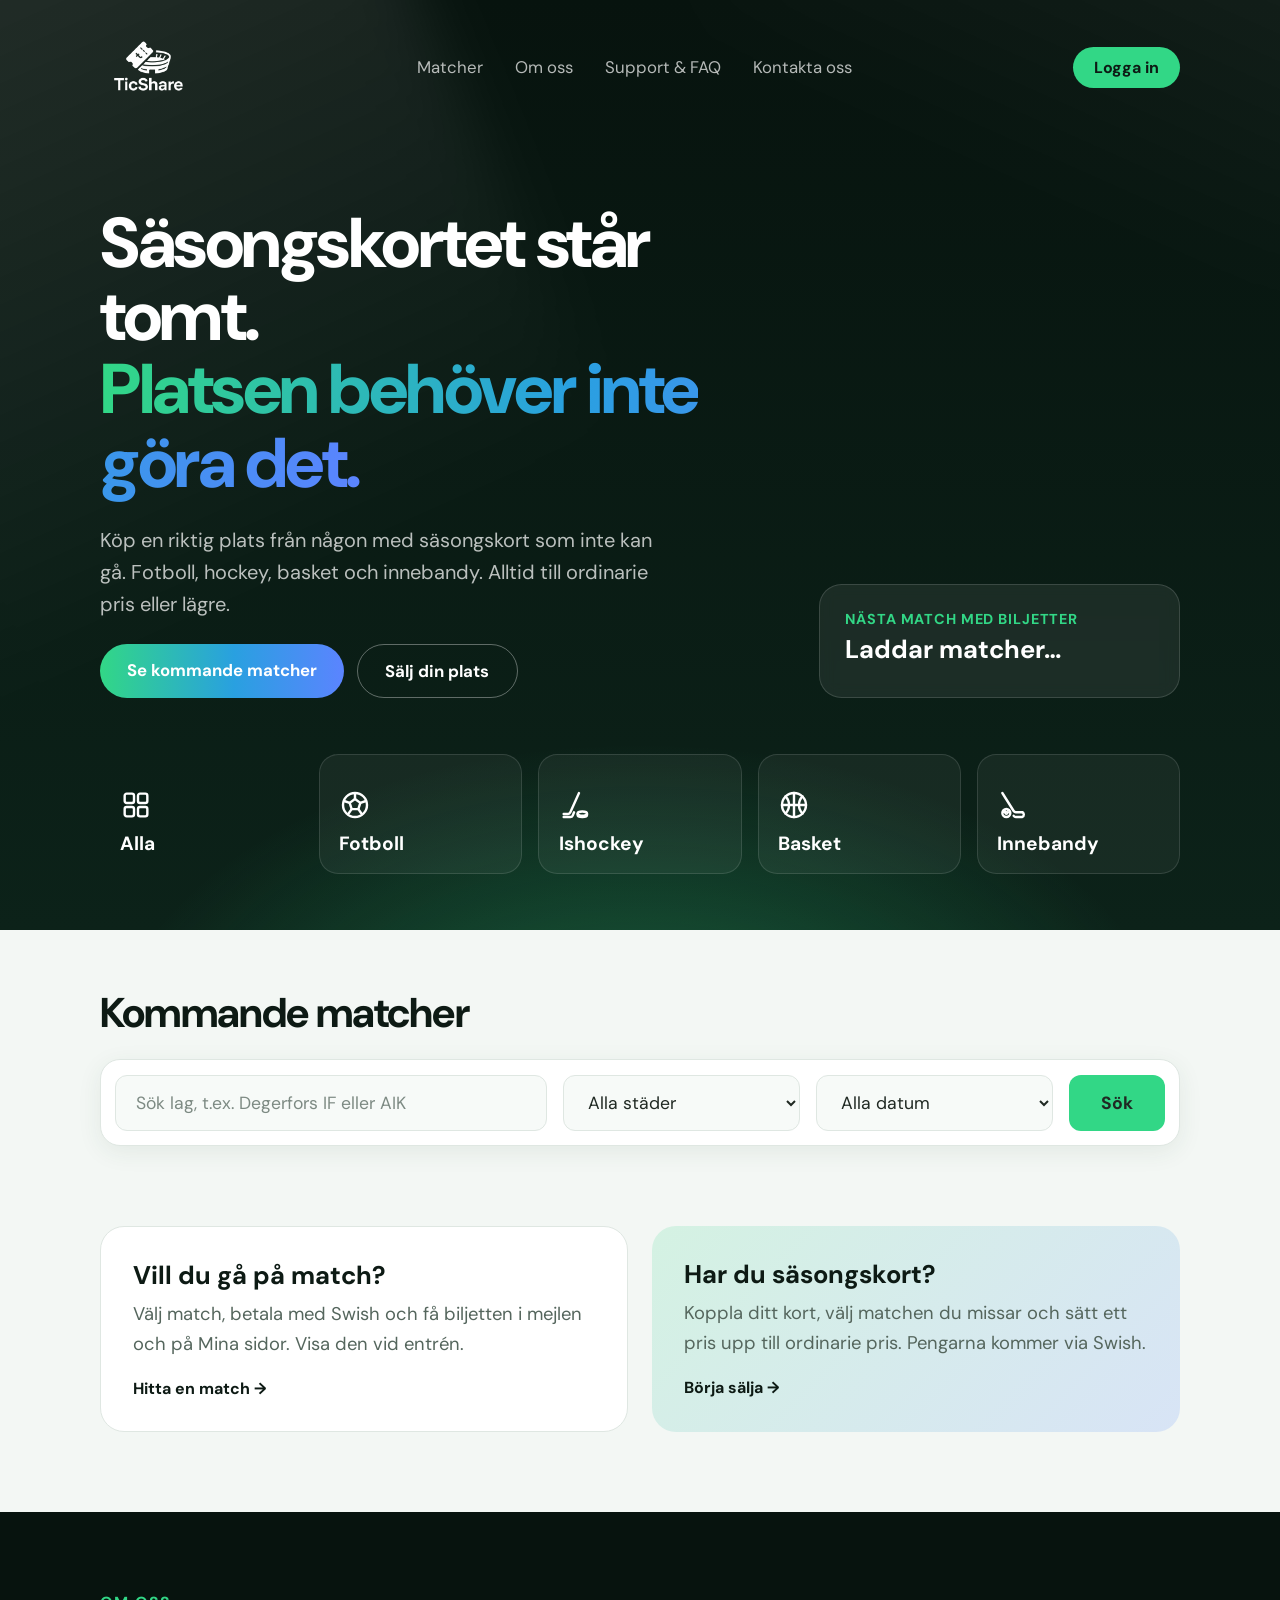
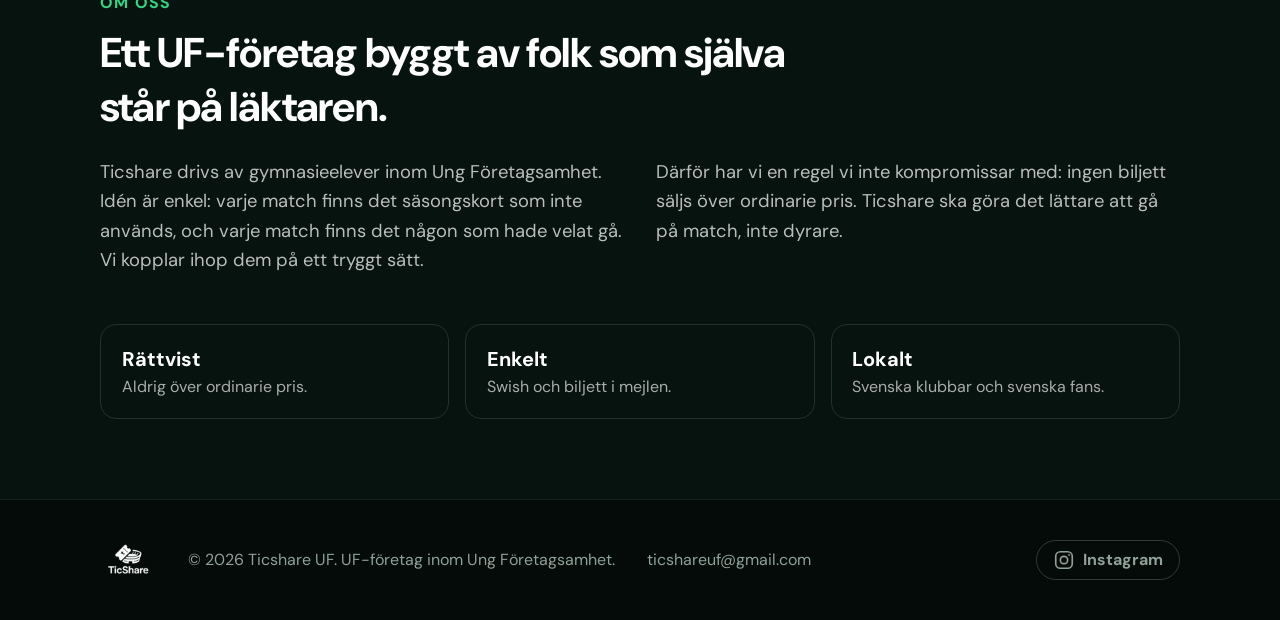
==== commit 3b869fe4: "ändrat hela framsidan" ====
--- a/UFWebsite/wwwroot/index.html
+++ b/UFWebsite/wwwroot/index.html
@@ -4,106 +4,139 @@
     <meta charset="UTF-8">
     <meta name="viewport" content="width=device-width, initial-scale=1.0">
     <title>Ticshare UF</title>
-    <link rel="icon" type="image/x-icon" href="favicon.ico?v=2">
-    <link rel="icon" type="image/png" sizes="32x32" href="favicon-32.png?v=2">
-    <link rel="apple-touch-icon" sizes="180x180" href="apple-touch-icon.png?v=2">
 
     <link rel="stylesheet" href="global.css">
-    <link rel="stylesheet" href="css/start.css">
     <link rel="stylesheet" href="css/sok.css">
     <link rel="stylesheet" href="css/matchkort.css">
-    <link rel="stylesheet" href="css/hero.css">
-    <link rel="stylesheet" href="css/sport.css">
+    <link rel="stylesheet" href="css/sporter.css">
+    <link rel="stylesheet" href="css/framsida-b.css">
 
     <script src="js/api.js" defer></script>
     <script src="js/script.js" defer></script>
-
+    <script src="js/framsida-b.js" defer></script>
 </head>
 <body>
-    <div class="toppen">
-        <img src="bilder/Ticshare-logga.png" alt="Ticshare UF logga" class="logo">
+    <!-- DARK HERO: "match night" -->
+    <div class="natt">
+        <div class="stralkastare" aria-hidden="true"></div>
+        <div class="sida">
+            <div class="toppen">
+                <a href="index.html"><img src="bilder/Ticshare-logga.png" alt="Ticshare UF logga" class="logo"></a>
+                <nav class="meny">
+                    <a href="#evenemang">Matcher</a>
+                    <a href="#om-oss">Om oss</a>
+                    <a href="faq.html">Support &amp; FAQ</a>
+                    <a href="kontakt.html">Kontakta oss</a>
+                </nav>
+                <a class="login" id="login-knapp" href="login.html">Logga in</a>
+            </div>
 
-        <nav>
-            <a href="#omoss.html">Om oss</a>
-            <a href="faq.html">Frågor & svar</a>
-            <a href="kontakt.html">Kontakta oss</a>
-            <a href="#Såfunkardet">Så funkar det</a>
-            
-            <a class="login" id="login-knapp" href="login.html">Logga in</a>
-        </nav>
+            <header class="hero">
+                <div>
+                    <h1>Säsongskortet står tomt.<br><span class="gradient">Platsen behöver inte göra det.</span></h1>
+                    <p class="hero-ingress">Köp en riktig plats från någon med säsongskort som inte kan gå. Fotboll, hockey, basket och innebandy. Alltid till ordinarie pris eller lägre.</p>
 
+                    <!-- Live numbers, filled in by js/framsida-b.js from /api/matches -->
+                    <div class="live-rad" id="live-rad" hidden>
+                        <span class="live-prick"></span>
+                        <span>Just nu: <b id="live-biljetter">0</b> biljetter till <b id="live-matcher">0</b> matcher</span>
+                    </div>
+
+                    <div class="hero-knappar">
+                        <a class="knapp knapp-fylld" href="#evenemang">Se kommande matcher</a>
+                        <a class="knapp knapp-glas" href="login.html">Sälj din plats</a>
+                    </div>
+                </div>
+
+                <!-- "Next match" spotlight, filled in by js/framsida-b.js -->
+                <a class="nasta-match" id="nasta-match" href="#evenemang">
+                    <span class="nasta-etikett">Nästa match med biljetter</span>
+                    <strong id="nasta-lag">Laddar matcher…</strong>
+                    <span id="nasta-info"></span>
+                    <span class="nasta-pris" id="nasta-pris"></span>
+                </a>
+            </header>
+
+            <!-- Sport tiles. They ARE the .välj filter buttons, so script.js still filters on click.
+                 Keep only the sport name inside each one: script.js reads the text. -->
+            <section class="events" id="evenemang">
+                <nav class="välja sport-rutor">
+                    <a class="välj vald" data-ikon="alla">Alla</a>
+                    <a class="välj" data-ikon="fotboll">Fotboll</a>
+                    <a class="välj" data-ikon="ishockey">Ishockey</a>
+                    <a class="välj" data-ikon="basket">Basket</a>
+                    <a class="välj" data-ikon="innebandy">Innebandy</a>
+                </nav>
+            </section>
+        </div>
     </div>
 
+    <!-- MATCH LIST on a light background -->
+    <main class="ljus">
+        <div class="sida">
+            <div class="sok-huvud">
+                <h2 class="kommande-events">Kommande matcher</h2>
+                <form class="sokruta" id="sok-form">
+                    <input id="sok-text" type="search" placeholder="Sök lag, t.ex. Degerfors IF eller AIK" aria-label="Sök lag">
+                    <select id="sok-stad" aria-label="Stad">
+                        <option value="">Alla städer</option>
+                    </select>
+                    <select id="sok-datum" aria-label="Datum">
+                        <option value="">Alla datum</option>
+                        <option value="idag">Idag</option>
+                        <option value="helg">I helgen</option>
+                        <option value="vecka">Kommande 7 dagar</option>
+                        <option value="manad">Kommande 30 dagar</option>
+                    </select>
+                    <button>Sök</button>
+                </form>
+            </div>
+            <div id="matchlista"></div>
+        </div>
 
-    <header>
-        <h1 class="huvudrubrik">Upptäck sportevents.</h1>
-        <h1 class="underrubrik">Köp din biljett smidigt och enkelt.</h1>
-        <p class="underbeskrivning">Folk med säsongskort för svenska klubbar säljer platser till matcher de inte kan gå på. Köp en match för ett bra pris.</p>
-    </header>
+        <!-- Two audiences, side by side -->
+        <section class="sida tva-vagar">
+            <article class="vag vag-kop">
+                <h3>Vill du gå på match?</h3>
+                <p>Välj match, betala med Swish och få biljetten i mejlen och på Mina sidor. Visa den vid entrén.</p>
+                <a href="#evenemang" class="vag-lank">Hitta en match →</a>
+            </article>
+            <article class="vag vag-salj">
+                <h3>Har du säsongskort?</h3>
+                <p>Koppla ditt kort, välj matchen du missar och sätt ett pris upp till ordinarie pris. Pengarna kommer via Swish.</p>
+                <a href="login.html" class="vag-lank">Börja sälja →</a>
+            </article>
+        </section>
+    </main>
 
-    <section class="events" id="evenemang">
-        <h2 class="kommande-events">Kommande matcher</h2>
-
-        <form class="sokruta" id="sok-form">
-            <input id="sok-text" type="search" placeholder="Sök lag, t.ex. Degerfors IF eller AIK" aria-label="Sök lag">
-            <select id="sok-stad" aria-label="Stad">
-                <option value="">Alla städer</option>
-            </select>
-                <select id="sok-datum" aria-label="Datum">
-                    <option value="">Alla datum</option>
-                    <option value="idag">Idag</option>
-                    <option value="helg">I helgen</option>
-                    <option value="vecka">Kommande 7 dagar</option>
-                    <option value="manad">Kommande 30 dagar</option>
-                </select>
-            </select>
-            <button>Sök</button>
-        </form>
-
-            <nav class="välja">
-                <a class="välj">Alla</a>
-                <a class="välj">Fotboll</a>
-                <a class="välj">Ishockey</a>
-                <a class="välj">Basket</a>
-                <a class="välj">Innebandy</a>
-
-            </nav>
-    </section>
-
-    <div id="matchlista"></div>
-
-    <section class="såfunkardet" id="Såfunkardet" aria-labelledby="såfunkardet-rubrik">
-        <h2 id="såfunkardet-rubrik">Så funkar det</h2>
-        <div class="såfunkardet-rutor">
-            <article class="såfunkardet-ruta1">
-                <h3>Hitta en match</h3>
-                <p>1. <b>Bläddra bland kommande matcher</b> via lag, sport eller stad.</p>
-                <p>2. <b>Välj match</b> från tillängliga platser.</p>
-                <p>3. <b>Köp biljetten</b> och betala via Swish.</p>
-                <p>4. <b>Ta emot biljetten</b> via e-post samt mina sidor och visa upp den vid entrén.</p>
-                <a class="såfunkardet-länk" href="login.html">Logga in och hitta en match</a>
-            </article>
-            <article class="såfunkardet-ruta2">
-                <h3>Sälj din biljett</h3>
-                <p>1. <b>Skapa ett konto</b> och koppla ditt säsongskort.</p>
-                <p>2. <b>Välj den match</b> som du inte kan gå på.</p>
-                <p>3. <b>Lägg upp biljetten</b> och sätt ett pris, aldrig över ordinarie pris.</p>
-                <p>4. <b>Vänta på köpare</b> och ta emot betalning via Swish.</p>
-                <a class="såfunkardet-länk" href="login.html">Logga in och börja sälja</a>
-            </article>
+    <!-- ABOUT US -->
+    <section class="om-oss" id="om-oss">
+        <div class="sida om-oss-innehall">
+            <span class="overrubrik">Om oss</span>
+            <h2>Ett UF-företag byggt av folk som själva står på läktaren.</h2>
+            <div class="om-oss-kolumner">
+                <p>Ticshare drivs av gymnasieelever inom Ung Företagsamhet. Idén är enkel: varje match finns det säsongskort som inte används, och varje match finns det någon som hade velat gå. Vi kopplar ihop dem på ett tryggt sätt.</p>
+                <p>Därför har vi en regel vi inte kompromissar med: ingen biljett säljs över ordinarie pris. Ticshare ska göra det lättare att gå på match, inte dyrare.</p>
+            </div>
+            <div class="varden">
+                <div><b>Rättvist</b><span>Aldrig över ordinarie pris.</span></div>
+                <div><b>Enkelt</b><span>Swish och biljett i mejlen.</span></div>
+                <div><b>Lokalt</b><span>Svenska klubbar och svenska fans.</span></div>
+            </div>
         </div>
     </section>
 
-    <footer>
-
-        <div class="footer-innehåll">
-            <p>&copy; 2026 Ticshare UF är ett UF-företag drivet av elever inom Ung Företagsamhet.</p>
-            <div class="footer-email">
-                <img class="email-favicon" src="bilder/email.png" alt="">
-                <p>ticshareuf@gmail.com</p>
-            </div>
+    <footer class="sidfot">
+        <div class="sida footer-innehåll">
+            <img src="bilder/Ticshare-logga.png" alt="" class="footer-logo">
+            <p>&copy; 2026 Ticshare UF. UF-företag inom Ung Företagsamhet.</p>
+            <p><a href="mailto:ticshareuf@gmail.com">ticshareuf@gmail.com</a></p>
+            <!-- Byt ut ER-INSTAGRAM mot ert användarnamn på Instagram -->
+            <a class="instagram" href="https://www.instagram.com/ticshareuf/" target="_blank" rel="noopener" aria-label="Ticshare UF på Instagram">
+                <svg viewBox="0 0 24 24" width="22" height="22" fill="none" stroke="currentColor" stroke-width="1.8" aria-hidden="true"><rect x="3" y="3" width="18" height="18" rx="5"/><circle cx="12" cy="12" r="4"/><circle cx="17.5" cy="6.5" r="1" fill="currentColor" stroke="none"/></svg>
+                <span>Instagram</span>
+            </a>
         </div>
-
     </footer>
 </body>
-</html>+</html>
--- a/UFWebsite/wwwroot/css/framsida-b.css
+++ b/UFWebsite/wwwroot/css/framsida-b.css
@@ -0,0 +1,311 @@
+/* Prototype B: "Matchkväll". Dark floodlit hero, big sport tiles, live numbers.
+   Replaces css/start.css and css/hero.css on the start page (load it last). */
+@import url("https://fonts.googleapis.com/css2?family=DM+Sans:opsz,wght@9..40,400;9..40,500;9..40,700;9..40,800&display=swap");
+
+:root {
+    --natt: #07130e;
+    --natt2: #0c2219;
+    --gron: #32d786;
+    --gradient: linear-gradient(90deg, #32d786 0%, #29a0e0 55%, #5b84ff 100%);
+    --ljus: #f3f7f4;
+    --mork: #0d1a14;
+    --grå: #55665d;
+}
+
+* { box-sizing: border-box; }
+
+body {
+    max-width: none;
+    margin: 0;
+    padding: 0;
+    font-family: "DM Sans", Arial, sans-serif;
+    background: var(--ljus);
+    color: #202923;
+}
+
+.sida { max-width: 1120px; margin: 0 auto; padding: 0 20px; }
+
+p { font-size: 1.15rem; line-height: 1.6; color: var(--grå); }
+h2 { font-size: clamp(1.8rem, 4vw, 2.6rem); letter-spacing: -0.02em; color: var(--mork); margin: 0 0 1rem; }
+
+/* ----- Dark hero ----- */
+.natt {
+    position: relative;
+    overflow: clip;
+    padding-bottom: 3.5rem;
+    background:
+        radial-gradient(ellipse 60% 50% at 50% 115%, rgba(50, 215, 134, 0.35), transparent 70%),
+        linear-gradient(180deg, var(--natt) 0%, var(--natt2) 100%);
+    color: #fff;
+}
+
+/* Two soft "floodlight" beams from the top corners */
+.stralkastare,
+.stralkastare::after {
+    position: absolute;
+    top: -20%;
+    width: 55%;
+    height: 120%;
+    background: linear-gradient(180deg, rgba(255, 255, 255, 0.12), transparent 70%);
+    filter: blur(30px);
+    pointer-events: none;
+}
+
+.stralkastare { left: -12%; transform: rotate(-24deg); }
+.stralkastare::after { content: ""; left: 140%; top: 0; height: 100%; width: 100%; transform: rotate(48deg); }
+
+.natt .sida { position: relative; }
+
+.toppen { display: flex; align-items: center; gap: 2rem; padding: 1.25rem 0; }
+.logo { width: 6rem; display: block; filter: brightness(0) invert(1); }
+.meny { display: flex; gap: 2rem; margin: 0 auto; font-size: 1.05rem; }
+.meny a { color: rgba(255, 255, 255, 0.7); }
+.meny a:hover { color: #fff; }
+
+.login {
+    padding: 0.6rem 1.3rem;
+    border-radius: 2rem;
+    background: var(--gron);
+    color: var(--mork);
+    font-weight: 700;
+}
+
+.hero {
+    display: grid;
+    grid-template-columns: 1.3fr 0.7fr;
+    gap: 3rem;
+    align-items: end;
+    padding: 4.5rem 0 3.5rem;
+}
+
+.hero h1 {
+    margin: 0;
+    font-size: clamp(2.5rem, 5.6vw, 4.4rem);
+    font-weight: 800;
+    letter-spacing: -0.035em;
+    line-height: 1.04;
+}
+
+.gradient {
+    background: var(--gradient);
+    -webkit-background-clip: text;
+    background-clip: text;
+    -webkit-text-fill-color: transparent;
+    padding-bottom: 0.08em;
+}
+
+.hero-ingress { max-width: 36rem; margin: 1.5rem 0; font-size: 1.25rem; color: rgba(255, 255, 255, 0.72); }
+
+.live-rad {
+    display: inline-flex;
+    align-items: center;
+    gap: 0.4rem;
+    margin-bottom: 1.8rem;
+    padding: 0.55rem 1rem;
+    border: 1px solid rgba(255, 255, 255, 0.15);
+    border-radius: 2rem;
+    background: rgba(255, 255, 255, 0.06);
+    color: rgba(255, 255, 255, 0.85);
+}
+
+.live-rad[hidden] { display: none; }
+
+.live-prick {
+    width: 0.6rem;
+    height: 0.6rem;
+    margin-right: 0.3rem;
+    border-radius: 50%;
+    background: var(--gron);
+    box-shadow: 0 0 0 0 rgba(50, 215, 134, 0.6);
+    animation: puls 1.8s infinite;
+}
+
+@keyframes puls {
+    70% { box-shadow: 0 0 0 10px rgba(50, 215, 134, 0); }
+    100% { box-shadow: 0 0 0 0 rgba(50, 215, 134, 0); }
+}
+
+.hero-knappar { display: flex; flex-wrap: wrap; gap: 0.8rem; }
+
+.knapp {
+    display: inline-block;
+    padding: 0.95rem 1.7rem;
+    border-radius: 2rem;
+    font-weight: 700;
+    font-size: 1.05rem;
+    transition: transform 150ms ease;
+}
+
+.knapp:hover { transform: translateY(-2px); }
+.knapp-fylld { background: var(--gradient); color: #fff; }
+.knapp-fylld:hover { color: #fff; }
+.knapp-glas { border: 1px solid rgba(255, 255, 255, 0.35); color: #fff; }
+.knapp-glas:hover { color: #fff; background: rgba(255, 255, 255, 0.08); }
+
+/* "Next match" card */
+.nasta-match {
+    display: flex;
+    flex-direction: column;
+    gap: 0.4rem;
+    padding: 1.6rem;
+    border-radius: 1.4rem;
+    border: 1px solid rgba(255, 255, 255, 0.14);
+    background: rgba(255, 255, 255, 0.07);
+    backdrop-filter: blur(8px);
+    color: #fff;
+    transition: transform 150ms ease, border-color 150ms ease;
+}
+
+.nasta-match:hover { color: #fff; transform: translateY(-3px); border-color: var(--s1, var(--gron)); }
+.nasta-etikett { font-size: 0.9rem; font-weight: 700; color: var(--s1, var(--gron)); text-transform: uppercase; letter-spacing: 0.06em; }
+#nasta-lag { font-size: 1.6rem; line-height: 1.2; }
+#nasta-info { color: rgba(255, 255, 255, 0.65); }
+
+.nasta-pris {
+    align-self: flex-start;
+    margin-top: 0.8rem;
+    padding: 0.45rem 1rem;
+    border-radius: 2rem;
+    background: linear-gradient(90deg, var(--s1, #32d786), var(--s2, #4a80ff));
+    font-weight: 700;
+}
+
+.nasta-pris:empty { display: none; }
+
+/* Sport tiles (these are the .välj filter buttons) */
+.sport-rutor {
+    display: grid;
+    grid-template-columns: repeat(5, 1fr);
+    gap: 1rem;
+    margin: 0;
+}
+
+.sport-rutor .välj {
+    display: flex;
+    flex-direction: column;
+    justify-content: flex-end;
+    gap: 0.6rem;
+    min-height: 120px;
+    padding: 1.1rem 1.2rem;
+    border: 1px solid rgba(255, 255, 255, 0.12);
+    border-radius: 1.2rem;
+    background: rgba(255, 255, 255, 0.05);
+    color: #fff;
+    font-size: 1.2rem;
+    font-weight: 700;
+    cursor: pointer;
+    transition: transform 150ms ease, background 150ms ease;
+}
+
+/* Line icons drawn as SVG masks, so they take the text colour (white) */
+.sport-rutor .välj::before {
+    content: "";
+    width: 2rem;
+    height: 2rem;
+    background: currentColor;
+    -webkit-mask: var(--ikon) center / contain no-repeat;
+    mask: var(--ikon) center / contain no-repeat;
+}
+
+.sport-rutor .välj[data-ikon="alla"] { --ikon: url("data:image/svg+xml,%3Csvg xmlns='http://www.w3.org/2000/svg' viewBox='0 0 24 24' fill='none' stroke='black' stroke-width='1.8' stroke-linecap='round' stroke-linejoin='round'%3E%3Crect x='3.5' y='3.5' width='7' height='7' rx='1.5'/%3E%3Crect x='13.5' y='3.5' width='7' height='7' rx='1.5'/%3E%3Crect x='3.5' y='13.5' width='7' height='7' rx='1.5'/%3E%3Crect x='13.5' y='13.5' width='7' height='7' rx='1.5'/%3E%3C/svg%3E"); }
+.sport-rutor .välj[data-ikon="fotboll"] { --ikon: url("data:image/svg+xml,%3Csvg xmlns='http://www.w3.org/2000/svg' viewBox='0 0 24 24' fill='none' stroke='black' stroke-width='1.8' stroke-linecap='round' stroke-linejoin='round'%3E%3Ccircle cx='12' cy='12' r='9'/%3E%3Cpath d='M12 7.5l4 2.9-1.5 4.7h-5L8 10.4z'/%3E%3Cpath d='M12 7.5V3.2M16 10.4l4.2-1.4M14.5 15.1l2.6 3.6M9.5 15.1l-2.6 3.6M8 10.4L3.8 9'/%3E%3C/svg%3E"); }
+.sport-rutor .välj[data-ikon="ishockey"] { --ikon: url("data:image/svg+xml,%3Csvg xmlns='http://www.w3.org/2000/svg' viewBox='0 0 24 24' fill='none' stroke='black' stroke-width='1.8' stroke-linecap='round' stroke-linejoin='round'%3E%3Cpath d='M15 3l-6.5 14.5a2 2 0 0 1-1.8 1.2H3.5'/%3E%3Cpath d='M3.5 21h5a2 2 0 0 0 1.8-1.2l1-2.3'/%3E%3Cellipse cx='17.5' cy='18.5' rx='3.5' ry='1.6'/%3E%3Cpath d='M14 18.5v1c0 .9 1.6 1.6 3.5 1.6s3.5-.7 3.5-1.6v-1'/%3E%3C/svg%3E"); }
+.sport-rutor .välj[data-ikon="basket"] { --ikon: url("data:image/svg+xml,%3Csvg xmlns='http://www.w3.org/2000/svg' viewBox='0 0 24 24' fill='none' stroke='black' stroke-width='1.8' stroke-linecap='round' stroke-linejoin='round'%3E%3Ccircle cx='12' cy='12' r='9'/%3E%3Cpath d='M3 12h18M12 3v18'/%3E%3Cpath d='M5.6 5.6a9 9 0 0 1 0 12.8M18.4 5.6a9 9 0 0 0 0 12.8'/%3E%3C/svg%3E"); }
+.sport-rutor .välj[data-ikon="innebandy"] { --ikon: url("data:image/svg+xml,%3Csvg xmlns='http://www.w3.org/2000/svg' viewBox='0 0 24 24' fill='none' stroke='black' stroke-width='1.8' stroke-linecap='round' stroke-linejoin='round'%3E%3Cpath d='M4 3l8.5 13.5a2 2 0 0 0 1.7.9H19'/%3E%3Cpath d='M19 17.4a2 2 0 0 1 0 3.6h-4.8a2 2 0 0 1-1.7-.9'/%3E%3Ccircle cx='7' cy='18' r='3'/%3E%3Ccircle cx='7' cy='18' r='.6' fill='black'/%3E%3Ccircle cx='5.6' cy='16.9' r='.5' fill='black'/%3E%3Ccircle cx='8.4' cy='16.9' r='.5' fill='black'/%3E%3C/svg%3E"); }
+.sport-rutor .välj:hover { color: #fff; transform: translateY(-3px); background: rgba(255, 255, 255, 0.1); }
+.sport-rutor .välj.vald { border-color: transparent; background: linear-gradient(135deg, var(--s1), var(--s2)); }
+
+/* ----- Light match section ----- */
+.ljus { padding: 3.5rem 0 2rem; }
+.kommande-events { margin: 0; }
+.sokruta { margin: 1.2rem 0 0.5rem; }
+.matchkort-botten::before,
+.matchkort-botten::after { background: var(--ljus); }
+
+.tva-vagar {
+    display: grid;
+    grid-template-columns: 1fr 1fr;
+    gap: 1.5rem;
+    margin-top: 3rem;
+    margin-bottom: 3rem;
+}
+
+.vag { padding: 2rem; border-radius: 1.5rem; }
+.vag h3 { margin: 0 0 0.5rem; font-size: 1.6rem; color: var(--mork); }
+.vag p { margin: 0 0 1.2rem; }
+.vag-kop { background: #fff; border: 1px solid #dfe7e2; }
+.vag-salj { background: linear-gradient(135deg, rgba(50, 215, 134, 0.16), rgba(74, 128, 255, 0.16)); }
+.vag-lank { font-weight: 700; color: var(--mork); }
+
+/* ----- About us (dark again, so the page "closes" like it opened) ----- */
+.om-oss { padding: 5rem 0; background: var(--natt); }
+.om-oss h2 { color: #fff; max-width: 46rem; }
+.om-oss p { color: rgba(255, 255, 255, 0.72); margin: 0; }
+
+.overrubrik {
+    display: block;
+    margin-bottom: 0.8rem;
+    font-weight: 700;
+    letter-spacing: 0.08em;
+    text-transform: uppercase;
+    color: var(--gron);
+}
+
+.om-oss-kolumner { display: grid; grid-template-columns: 1fr 1fr; gap: 2rem; margin: 1.5rem 0 3rem; }
+
+.varden { display: grid; grid-template-columns: repeat(3, 1fr); gap: 1rem; }
+
+.varden div {
+    display: flex;
+    flex-direction: column;
+    gap: 0.3rem;
+    padding: 1.3rem;
+    border-radius: 1rem;
+    border: 1px solid rgba(255, 255, 255, 0.12);
+}
+
+.varden b { font-size: 1.25rem; color: #fff; }
+.varden span { color: rgba(255, 255, 255, 0.65); }
+
+/* ----- Footer ----- */
+.sidfot { padding: 2rem 0; background: #040b08; border-top: 1px solid rgba(255, 255, 255, 0.08); }
+.footer-innehåll { display: flex; flex-wrap: wrap; align-items: center; gap: 1rem 2rem; }
+.footer-logo { width: 3.5rem; filter: brightness(0) invert(1); }
+.sidfot p { margin: 0; font-size: 1rem; color: #8fa198; }
+.sidfot a { color: #8fa198; }
+.sidfot a:hover { color: #fff; }
+
+.instagram {
+    display: inline-flex;
+    align-items: center;
+    gap: 0.5rem;
+    margin-left: auto;
+    padding: 0.5rem 1rem;
+    border: 1px solid rgba(255, 255, 255, 0.18);
+    border-radius: 2rem;
+    font-weight: 700;
+}
+
+.instagram:hover { border-color: var(--gron); }
+
+/* ----- Phones and tablets ----- */
+@media (max-width: 900px) {
+    .meny { display: none; }
+    .login { margin-left: auto; }
+    .hero { grid-template-columns: 1fr; padding: 2.5rem 0; }
+    .sport-rutor { grid-template-columns: repeat(3, 1fr); }
+    .sport-rutor .välj { min-height: 90px; }
+    .tva-vagar, .om-oss-kolumner, .varden { grid-template-columns: 1fr; }
+    .instagram { margin-left: 0; }
+    .sokruta { flex-wrap: wrap; }
+    .sokruta input { flex: 1 1 100%; }
+}
+
+@media (max-width: 500px) {
+    .sport-rutor { grid-template-columns: repeat(2, 1fr); }
+}
+
+@media (max-width: 700px) {
+    /* sok.css stacks the fields here: keep each field its full height */
+    .sokruta input, .sokruta select { flex: none; }
+}
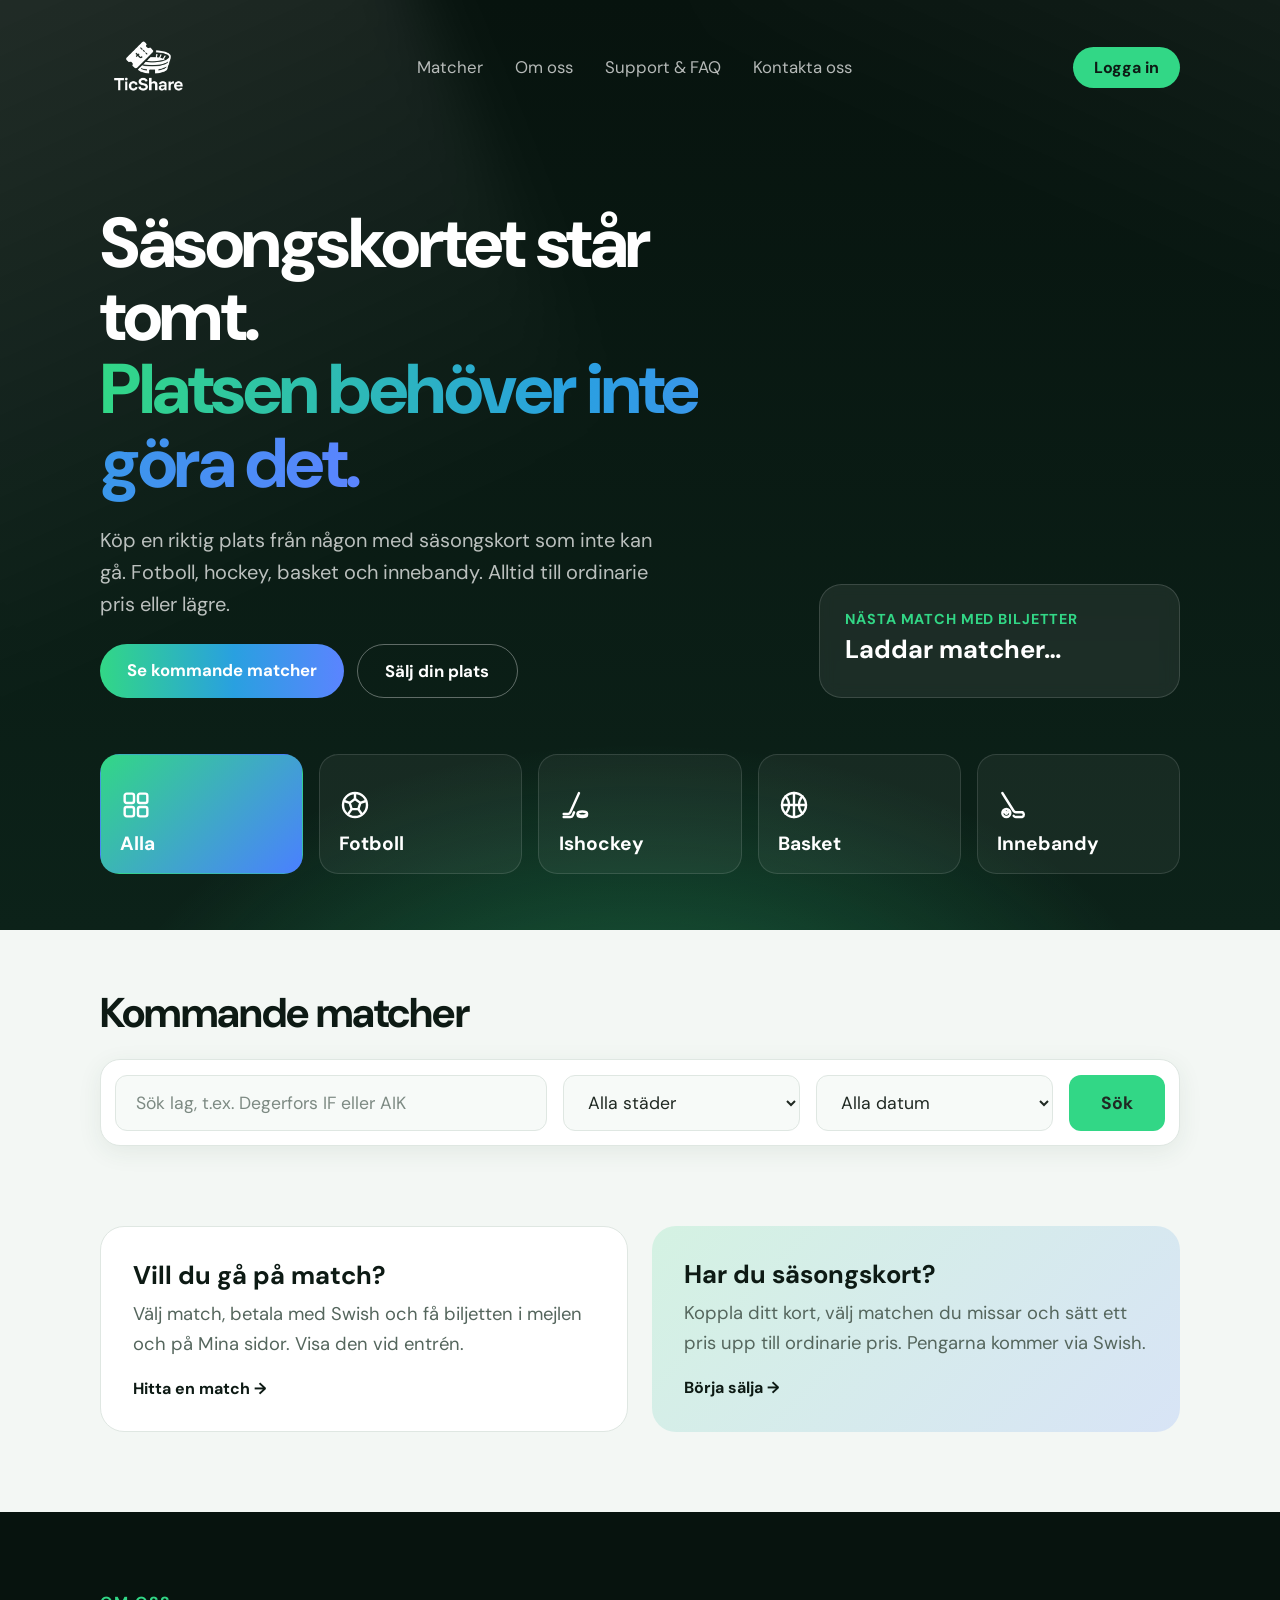
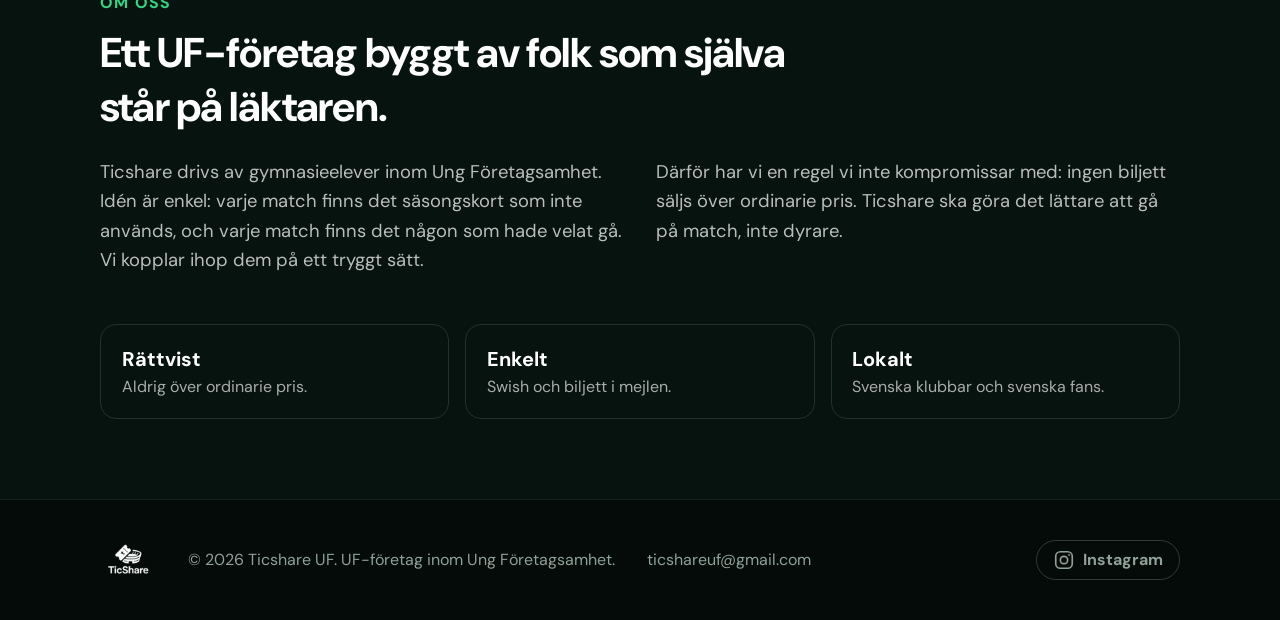
==== commit 5557d1a1: "klar med framsidan" ====
--- a/UFWebsite/wwwroot/index.html
+++ b/UFWebsite/wwwroot/index.html
@@ -8,7 +8,7 @@
     <link rel="stylesheet" href="global.css">
     <link rel="stylesheet" href="css/sok.css">
     <link rel="stylesheet" href="css/matchkort.css">
-    <link rel="stylesheet" href="css/sporter.css">
+    <link rel="stylesheet" href="css/sport.css">
     <link rel="stylesheet" href="css/framsida-b.css">
 
     <script src="js/api.js" defer></script>
--- a/UFWebsite/wwwroot/css/sport.css
+++ b/UFWebsite/wwwroot/css/sport.css
@@ -0,0 +1,106 @@
+/* Every sport gets its own colour pair. The cards and the match page read the colours
+   from these variables, so to change a sport's colour you only edit it here.
+   --s1 / --s2: gradient start and end, --stext: darker shade for text, --ssoft: light tint. */
+.sport-standard {
+    --s1: #32d786; --s2: #4a80ff; --stext: #168653; --ssoft: rgba(50, 215, 134, 0.12);
+}
+
+.sport-fotboll {
+    --s1: #2ed47a; --s2: #0fae8c; --stext: #0f7a4a; --ssoft: rgba(46, 212, 122, 0.13);
+}
+
+.sport-ishockey {
+    --s1: #38bdf8; --s2: #4a6fff; --stext: #1f5fd1; --ssoft: rgba(56, 189, 248, 0.14);
+}
+
+.sport-basket {
+    --s1: #ffb03d; --s2: #ff6b3d; --stext: #c2410c; --ssoft: rgba(255, 140, 60, 0.14);
+}
+
+.sport-innebandy {
+    --s1: #b47cff; --s2: #6f5cff; --stext: #6a3fd9; --ssoft: rgba(140, 100, 255, 0.13);
+}
+
+/* ----- Match cards on the start page ----- */
+.matchkort {
+    background:
+        linear-gradient(#ffffff, #ffffff) padding-box,
+        linear-gradient(135deg, var(--s1), var(--s2)) border-box;
+}
+
+.matchkort:hover {
+    box-shadow: 0 14px 36px var(--ssoft);
+}
+
+.matchkort-serie {
+    background: linear-gradient(90deg, var(--s1), var(--s2));
+    -webkit-background-clip: text;
+    background-clip: text;
+}
+
+.matchkort-kvar {
+    background: var(--ssoft);
+}
+
+.kvar-antal {
+    color: var(--stext);
+}
+
+.matchkort-botten::before {
+    box-shadow: inset -2px 0 0 var(--s1);
+}
+
+.matchkort-botten::after {
+    box-shadow: inset 2px 0 0 var(--s2);
+}
+
+.matchkort-kop {
+    background: linear-gradient(90deg, var(--s1), var(--s2));
+}
+
+/* ----- Sport filter buttons: the chosen one gets its sport's colours ----- */
+.välj.vald {
+    border-color: transparent;
+    background: linear-gradient(90deg, var(--s1), var(--s2));
+    color: #ffffff;
+}
+
+/* ----- Match page ----- */
+.matchhuvud {
+    background: linear-gradient(135deg, var(--s1), var(--s2));
+    box-shadow: 0 14px 40px var(--ssoft);
+}
+
+.matchhuvud-kvar {
+    color: var(--stext);
+}
+
+.sportsida .biljett,
+.sportsida .betalning {
+    background:
+        linear-gradient(#ffffff, #ffffff) padding-box,
+        linear-gradient(135deg, var(--s1), var(--s2)) border-box;
+}
+
+.sportsida .biljett button,
+.sportsida .simulera,
+.sportsida .biljett .etikett {
+    background: linear-gradient(90deg, var(--s1), var(--s2));
+    color: #ffffff;
+}
+
+.sportsida .biljett-botten::before {
+    box-shadow: inset -2px 0 0 var(--s1);
+}
+
+.sportsida .biljett-botten::after {
+    box-shadow: inset 2px 0 0 var(--s2);
+}
+
+.sportsida .belopp-ruta {
+    background: var(--ssoft);
+}
+
+.sportsida .belopp-ruta strong {
+    color: var(--stext);
+}
